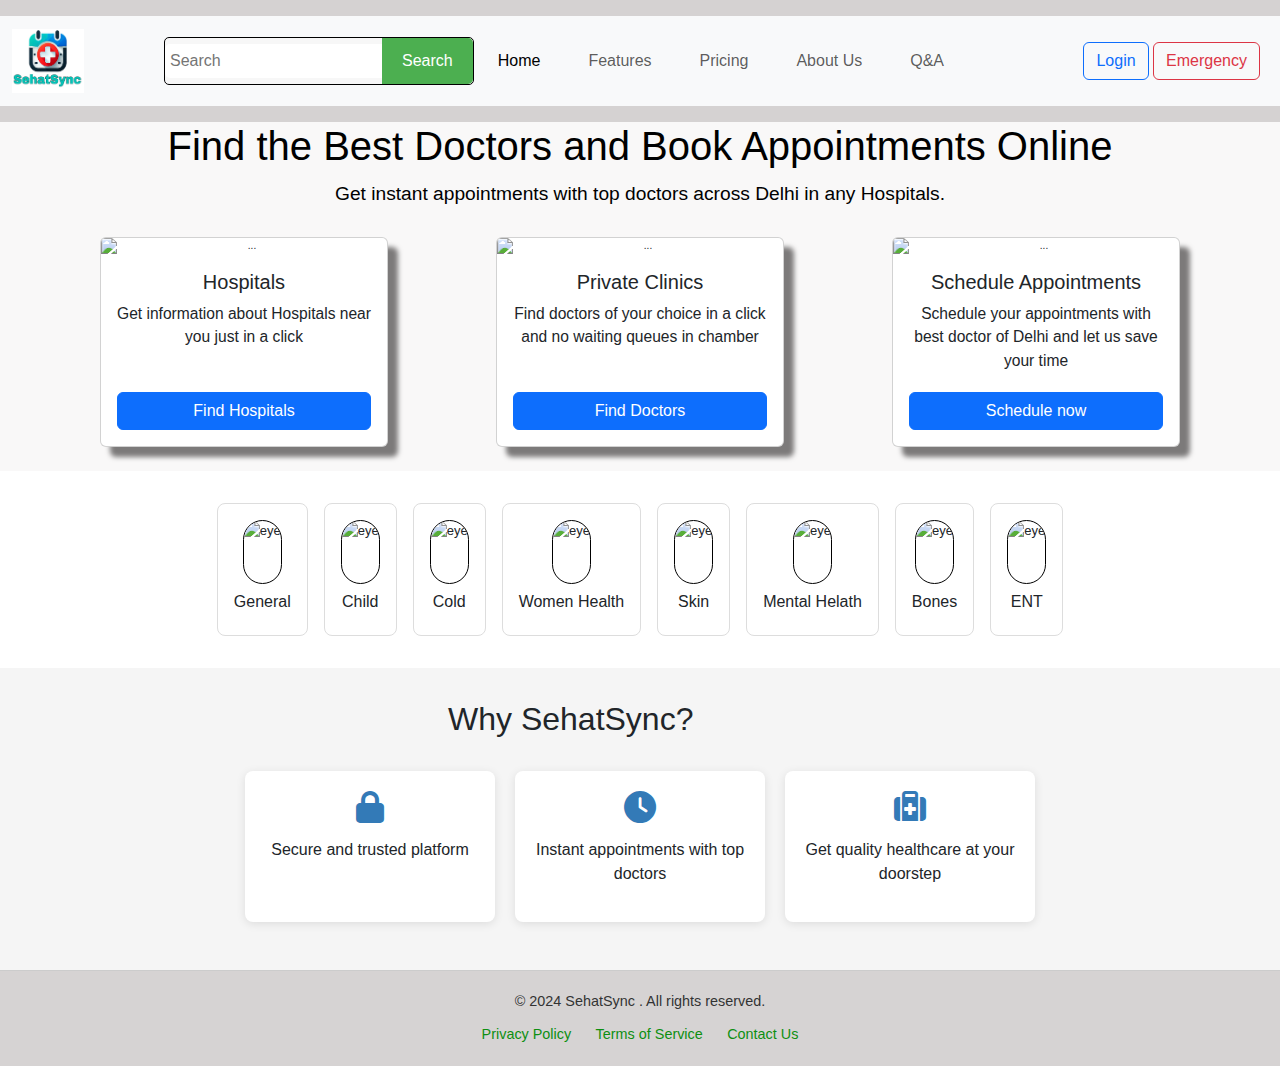
==== index.html @ 6b26d419 "Add files via upload" ====
<!DOCTYPE html>
<html lang="en">
<head>
    <meta charset="UTF-8">
    <meta name="viewport" content="width=device-width, initial-scale=1.0">
    <link rel="icon" href="logo1.png">
    <title>SehatSync | #No 1 appointment scheduling</title>
    <link href="https://cdn.jsdelivr.net/npm/bootstrap@5.3.3/dist/css/bootstrap.min.css" rel="stylesheet" integrity="sha384-QWTKZyjpPEjISv5WaRU9OFeRpok6YctnYmDr5pNlyT2bRjXh0JMhjY6hW+ALEwIH" crossorigin="anonymous">
    <link rel="stylesheet" href="styles.css">
    <link rel="stylesheet" href="https://cdnjs.cloudflare.com/ajax/libs/font-awesome/6.5.0/css/all.min.css">
</head>
<body>
    <header>
      <nav class="navbar navbar-expand-lg bg-body-tertiary">
        <div class="container-fluid">
          <a class="navbar-brand" href="#"><img class="logo" src="logo.jpg" alt=""></a>
          
          <!-- Move the search-bar and button together inside the same container -->
          <div class="search-bar">
            <input type="search" id="search-input" placeholder="Search">
            <button type="button" class="btn btn-success">Search</button>
          </div>
          
          <button class="navbar-toggler" type="button" data-bs-toggle="collapse" data-bs-target="#navbarNav" aria-controls="navbarNav" aria-expanded="false" aria-label="Toggle navigation">
            <span class="navbar-toggler-icon"></span>
          </button>
          <div class="collapse navbar-collapse" id="navbarNav">
            <ul class="navbar-nav">
              <li class="nav-item">
                <a class="nav-link active" aria-current="page" href="#">Home</a>
              </li>
              <li class="nav-item">
                <a class="nav-link" href="#">Features</a>
              </li>
              <li class="nav-item">
                <a class="nav-link" href="#">Pricing</a>
              </li>
              <li class="nav-item">
                <a class="nav-link" href="#">About Us</a>
              </li>
              <li class="nav-item">
                <a class="nav-link" href="#">Q&A</a>
              </li>
            </ul>
          </div>
          <div class="log">
          <button type="button" class="btn btn-outline-primary">Login</button>
          <button type="button" class="btn btn-outline-danger">Emergency</button>
          </div>
          
        </div>
      </nav>
      
    </header>
    <main>
        <section class="hero">
            <h1>Find the Best Doctors and Book Appointments Online</h1>
            <p>Get instant appointments with top doctors across Delhi in any Hospitals.</p>
            <div class="cards">
                <div class="card" style="width: 18rem;">
                    <img src="https://media.istockphoto.com/id/1364075546/photo/empty-corridor-in-modern-hospital-with-information-counter-and-hospital-bed-in-rooms-3d.jpg?s=612x612&w=0&k=20&c=xxFDmIVpH1wJaaiorpvfzec4RRggSb48PDb_dU9bTjo=" class="card-img-top" alt="...">
                    <div class="card-body">
                      <h5 class="card-title">Hospitals</h5>
                      <p class="card-text">Get information about Hospitals near you just in a click</p>
                      <a href="#" class="btn btn-primary">Find Hospitals</a>
                    </div>
                  </div>
                  <div class="card" style="width: 18rem;">
                    <img src="https://static.vecteezy.com/system/resources/previews/000/608/082/original/vector-set-of-doctor-cartoon-characters-medical-staff-team-concept.jpg" class="card-img-top" alt="...">
                    <div class="card-body">
                      <h5 class="card-title">Private Clinics</h5>
                      <p class="card-text">Find doctors of your choice in a click and no waiting queues in chamber</p>
                      <a href="#" class="btn btn-primary">Find Doctors</a>
                    </div>
                  </div>
                  <div class="card" style="width: 18rem;">
                    <img src="https://encrypted-tbn0.gstatic.com/images?q=tbn:ANd9GcQuvmeBOVKsc9TWMyr6IgoMCw1U6ydfisMHoA&s" class="card-img-top" alt="...">
                    <div class="card-body">
                      <h5 class="card-title">Schedule Appointments</h5>
                      <p class="card-text">Schedule your appointments with best doctor of Delhi and let us save your time</p>
                      <a href="#" class="btn btn-primary">Schedule now</a>
                    </div>
                  </div>            
                </div>  
        </section>
        <section class="specailist">
          <div class="box">
            <div class="card1">
              <img class="special_img"src="https://www.asianeyehospital.com/images/Eye%20Care%20Tips.jpg" alt="eye">
            </div>
            <h6>General</h6>
          </div>
          <div class="box">
            <div class="card1">
              <img class="special_img"src="https://www.asianeyehospital.com/images/Eye%20Care%20Tips.jpg" alt="eye">
            </div>
            <h6>Child</h6>
          </div>
          <div class="box">
            <div class="card1">
              <img class="special_img"src="https://www.asianeyehospital.com/images/Eye%20Care%20Tips.jpg" alt="eye">
            </div>
            <h6>Cold</h6>
          </div>
          <div class="box">
            <div class="card1">
              <img class="special_img"src="https://www.asianeyehospital.com/images/Eye%20Care%20Tips.jpg" alt="eye">
            </div>
            <h6>Women Health</h6>
          </div>
          <div class="box">
            <div class="card1">
              <img class="special_img"src="https://www.asianeyehospital.com/images/Eye%20Care%20Tips.jpg" alt="eye">
            </div>
            <h6>Skin</h6>
          </div>
          <div class="box">
            <div class="card1">
              <img class="special_img"src="https://www.asianeyehospital.com/images/Eye%20Care%20Tips.jpg" alt="eye">
            </div>
            <h6>Mental Helath</h6>
          </div>
          <div class="box">
            <div class="card1">
              <img class="special_img"src="https://www.asianeyehospital.com/images/Eye%20Care%20Tips.jpg" alt="eye">
            </div>
            <h6>Bones</h6>
          </div>
          <div class="box">
            <div class="card1">
              <img class="special_img"src="https://www.asianeyehospital.com/images/Eye%20Care%20Tips.jpg" alt="eye">
            </div>
            <h6>ENT</h6>
          </div>
        </section>
        
        <section class="features">
            <div class="Why">
                <h2>Why SehatSync?</h2><br>
            </div>
            
            <ul>
                <li>
                    <i class="fas fa-lock" aria-hidden="true"></i>
                    <p>Secure and trusted platform</p>
                </li>
                <li>
                    <i class="fas fa-clock" aria-hidden="true"></i>
                    <p>Instant appointments with top doctors</p>
                </li>
                <li>
                    <i class="fas fa-medkit" aria-hidden="true"></i>
                    <p>Get quality healthcare at your doorstep</p>
                </li>
            </ul>
        </section>
    </main>
    <footer class="footer">
      <div class="footer-content">
        <p>&copy; 2024 SehatSync . All rights reserved.</p>
        <nav class="footer-nav">
          <a href="#">Privacy Policy</a>
          <a href="#">Terms of Service</a>
          <a href="#">Contact Us</a>
        </nav>
      </div>
    </footer>
    
    <script src="script.js"></script>
    <script src="https://cdn.jsdelivr.net/npm/bootstrap@5.3.3/dist/js/bootstrap.bundle.min.js" integrity="sha384-YvpcrYf0tY3lHB60NNkmXc5s9fDVZLESaAA55NDzOxhy9GkcIdslK1eN7N6jIeHz" crossorigin="anonymous"></script>
</body>
</html>
---- styles.css ----
/* General styles */
.logo{
    height:4rem;
    width: 4.5rem;
}
body {
    font-family: Arial, sans-serif;
    margin: 0;
    padding: 0;
}
.log{
    justify-content: space-between;
    margin: 0.5rem;
}

.search-bar {
    display: flex;
    align-items: center;
    padding-right: 0;
    background-color: #f7f7f7;
    border: 1px solid #ccc;
    border-radius: 5px;
    height: 3rem;
    width: auto;
    border:1px solid black;/* Adjust to fit contents */
  }
  
  .search-bar input[type="search"] {
    flex: 1;
    padding:5px;
    border: none;
    border-radius: 5px 0 0 5px;
    outline: none; /* Remove outline on focus */
  }
  
  .search-bar button {
    background-color: #4CAF50;
    color: #fff;
    border: none;
    padding: 10px 20px;
    border-radius: 0 5px 5px 0;
    cursor: pointer;
    height: 100%;
    margin-right:0; /* Match the height of the input field */
  }
  
  .search-bar button:hover {
    background-color: #539255;
  }
  
  .search-bar i {
    font-size: 18px;
  }
  
header {
    background-color: #d5d2d2;
    color: #fff;
    padding: 1em 0;
    text-align: center;
}

nav ul {
    list-style: none;
    margin: 0;
    padding: 0;
    display: flex;
    justify-content: center;
}

nav li {
    margin:1rem;
}

nav a {
    color: #fff;
    text-decoration: none;
    font-size: 18px;
}
.nav-link:hover{
    border:0.2px dashed rgb(178, 177, 177);
    box-shadow: 5px 5px 5px rgb(144, 141, 141);
}
.navbar-toggler{
    margin-left:1rem;

}
/* Hero section styles */
.hero {
    background-color:rgb(249, 248, 248);
    display:flex;
    flex: wrap;
    flex-direction: column;
    /* justify-content: center; */
    /* align-items: center; */
    color: #000000;
    text-align: center;
}

.hero h1 {
    font-size: 2.5em;
    margin-bottom: 10px;
}

.hero p {
    font-size: 1.2em;
    margin-bottom: 20px;
}

.cards{
    display:flex;
    flex: wrap;
    justify-content:space-evenly;
    height: auto;
    margin-bottom: 1rem;
}
.card{
    margin:0.5rem;
    box-shadow: 10px 10px 5px rgb(124, 122, 122);
    max-width:30%;
    max-height:10%;
    font-size:10px;
}
.card:hover{
    transform: scale(1.1);
    transition: ease-in-out;
}
.card-body {
    display: flex;
    flex-direction: column;
    font-size: small;
  }
  
  .card-body .btn {
    margin-top: auto;
    font-size: medium;
  }
  .specailist{
    display: flex;
    
    justify-content:center;
  }
  .specailist {
    display: flex;
    flex-wrap: wrap;
    gap: 1rem;
}
.specailist{
    margin: 2rem;
}
.box {
    display: flex;
    flex-direction: column;
    align-items: center;
    text-align: center;
    border: 0.5px solid #ddd; /* Optional: add border for better visualization */
    padding: 1rem;
    border-radius: 8px;
    font-size: small;
    justify-content: center;
}
.box:hover{
    transform: scale(1.1);
    transition: ease-in-out;
    box-shadow: 3px 3px 5px rgb(159, 159, 159);
}
.card1 {
    display: flex;
    justify-content: center;
    margin-bottom: 0.5rem; /* Adjust spacing between image and text */
}

.special_img {
    border: 1px solid black;
    border-radius: 50px;
    overflow: hidden;
    width: auto;
    height: 4rem;
    margin: 0;
}

h5 {
    margin: 0;
}

/* .hero button {
    background-color: #337ab7;
    color: #fff;
    border: none;
    padding: 10px 20px;
    font-size: 1em;
    cursor: pointer;
    transition: background-color 0.3s ease;
}

.hero button:hover {
    background-color: #285f8f;
} */

/* Features section styles */
.features {
    padding: 2em 0;
    background-color: #f5f5f5;
    /* display: flex; */
    /* flex-wrap: wrap; */
    justify-content: center;
    gap: 20px;
    width: 100%;
}
.Why{
    margin-left:35%;
}
.features ul {
    list-style: none;
    padding: 0;
    display: flex;
    flex-wrap: wrap;
    justify-content: center;
    gap: 20px;
}

.features li {
    background-color: #fff;
    padding: 20px;
    border-radius: 8px;
    box-shadow: 0 2px 10px rgba(0, 0, 0, 0.1);
    width: 250px;
    text-align: center;
}

.features i {
    font-size: 2em;
    color: #337ab7;
    margin-bottom: 15px;
}

.features p {
    font-size: 1em;
}

/* Responsive styles */
@media (max-width:650px) {
    .search-bar {
        display: flex;
        align-items: center;
        padding-right: 0;
        background-color: #f7f7f7;
        border: 1px solid #ccc;
        border-radius: 5px;
        height: 3rem;
        width: auto;
        border:1px solid black;/* Adjust to fit contents */ /* Reduce the height to make it more compact */
      }
    
      .search-bar input[type="search"] {
        padding: 3px; /* Reduce padding for a smaller input */
        font-size: 0.9rem; /* Adjust font size for better fit */
      }
      .search-bar button {
        background-color: #4CAF50;
        color: #fff;
        border: none;
        padding: 10px 20px;
        border-radius: 0 5px 5px 0;
        cursor: pointer;
        height: 100%;
        margin-right:0; /* Ensure button height matches input height */
      }
      .log{
        margin-left:auto;
      }
    .hero {
        height: auto;
        padding: 50px 20px;
        margin: 1rem;
    }

    .hero h1 {
        font-size: 2em;
        padding: 1rem;
        margin: 3rem;
    }

    .hero p {
        font-size: 1em;
    }

    .features li {
        width: 100%;
    }
    .cards{
        display:flex;
        justify-items:center ;
        margin-left:0;
    }
    .card{
        min-width:30%;
        min-height:10%;
        font-size:10px;
    }
}
@media (max-width: 470px) {
    .cards {
        display: block;
        justify-items: center;
    }
    .card{
        min-width:100%;
        min-height:10%;
        font-size:10px;
        margin-bottom: 2rem;
    }
    .search-bar {
        height: 3rem;
        width: 80%; /* Use full width for better usability */
        padding: 5px; /* Reduce padding for a more compact design */
    }
    .search-bar input[type="search"] {
        padding: 5px; /* Reduce padding to fit better on small screens */
        font-size: 0.9rem; /* Adjust font size for better readability */
    }
    .search-bar button {
        height: 2.5rem;
        width: 20%;
        padding: 0; /* Remove padding to fit the button size */
        font-size: 0.9rem; /* Adjust font size for better button content fit */
    }
}

.footer {
    background-color: #d6d3d3; /* Match the background color of the search bar */
    border-top: 1px solid #ccc; /* Match the border style of the search bar */
    padding: 20px 10px;
    text-align: center;
    width: 100%;
  }
  
  .footer-content {
    max-width: 1200px;
    margin: 0 auto;
  }
  
  .footer p {
    margin: 0;
    color: #333; /* Darker color for better readability */
    font-size: 0.9rem; /* Slightly smaller font size for footer text */
  }
  
  .footer-nav {
    margin-top: 10px;
  }
  
  .footer-nav a {
    color: #0d8f11; /* Match button color */
    text-decoration: none;
    margin: 0 10px;
    font-size: 0.9rem;
  }
  
  .footer-nav a:hover {
    text-decoration: underline;
    color: #0d8f11; /* Match hover color of button */
  }
  
  /* Responsive footer for smaller screens */
  @media (max-width: 470px) {
    .footer {
      padding: 15px 5px;
    }
  
    .footer-nav {
      display: flex;
      flex-direction: column;
      align-items: center;
      gap: 5px;
    }
    
    .footer-nav a {
      margin: 5px 0;
    }
  }
  .navbar-brand{
    margin-right:5rem;
}
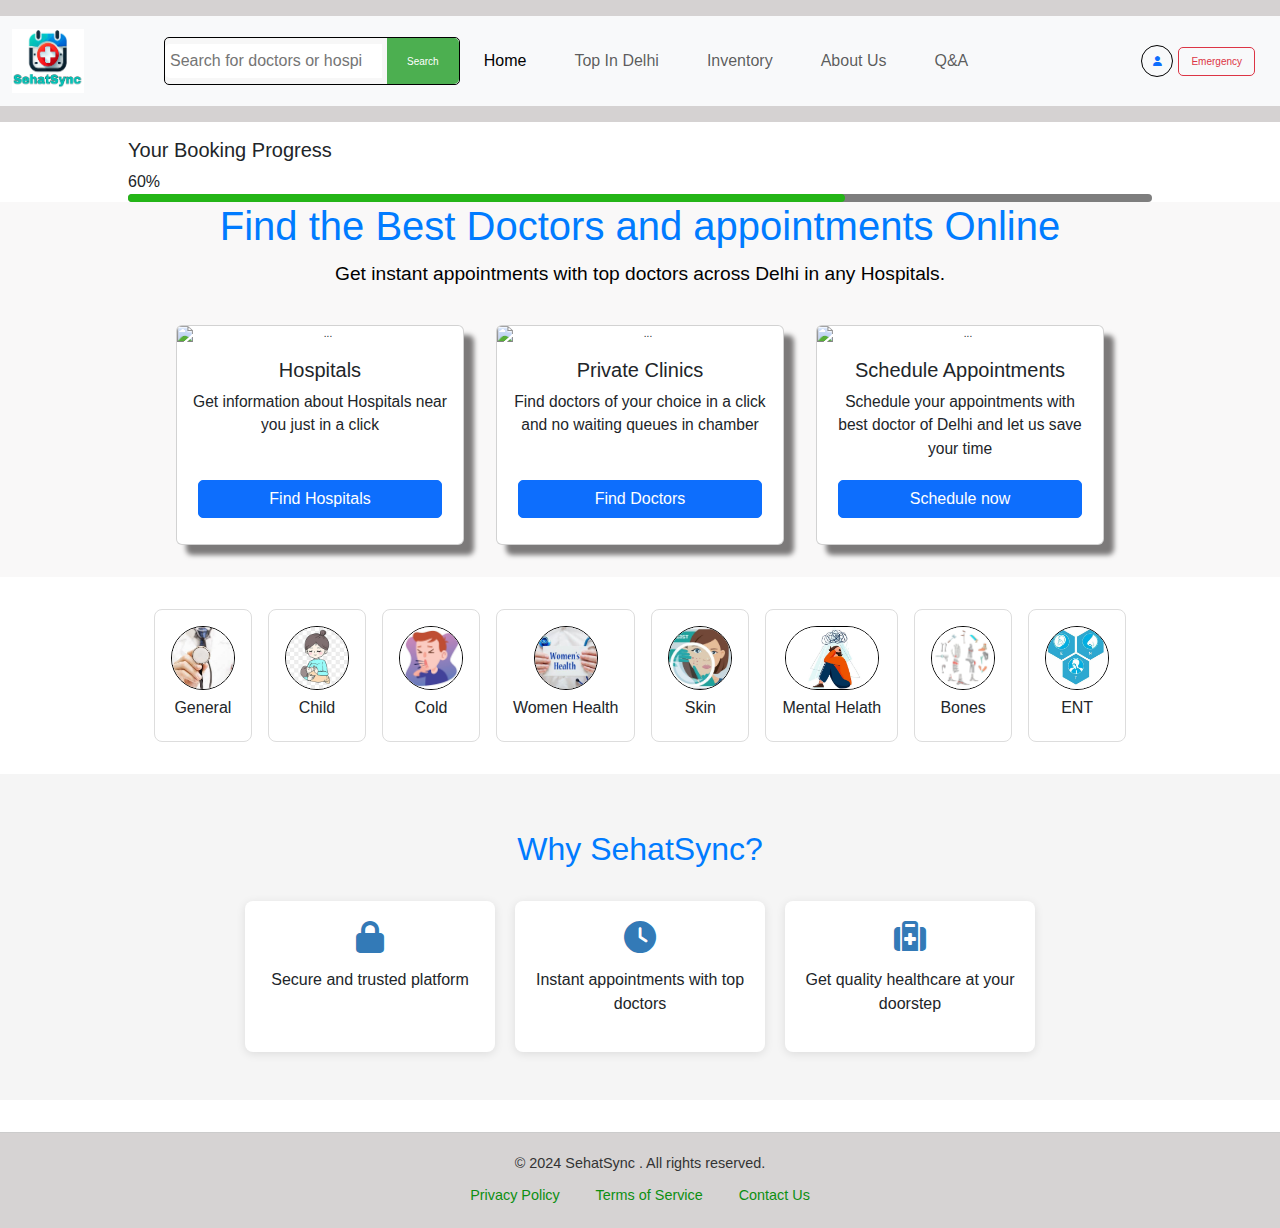
==== commit 6daedcd2: "Add files via upload" ====
--- a/index.html
+++ b/index.html
@@ -5,20 +5,20 @@
     <meta name="viewport" content="width=device-width, initial-scale=1.0">
     <link rel="icon" href="logo1.png">
     <title>SehatSync | #No 1 appointment scheduling</title>
+    <link rel="stylesheet" href="https://cdnjs.cloudflare.com/ajax/libs/font-awesome/6.5.0/css/all.min.css">
     <link href="https://cdn.jsdelivr.net/npm/bootstrap@5.3.3/dist/css/bootstrap.min.css" rel="stylesheet" integrity="sha384-QWTKZyjpPEjISv5WaRU9OFeRpok6YctnYmDr5pNlyT2bRjXh0JMhjY6hW+ALEwIH" crossorigin="anonymous">
     <link rel="stylesheet" href="styles.css">
-    <link rel="stylesheet" href="https://cdnjs.cloudflare.com/ajax/libs/font-awesome/6.5.0/css/all.min.css">
-</head>
+  </head>
 <body>
     <header>
       <nav class="navbar navbar-expand-lg bg-body-tertiary">
         <div class="container-fluid">
-          <a class="navbar-brand" href="#"><img class="logo" src="logo.jpg" alt=""></a>
+          <a class="navbar-brand" href="index.html"><img class="logo" src="logo.jpg" alt=""></a>
           
           <!-- Move the search-bar and button together inside the same container -->
           <div class="search-bar">
-            <input type="search" id="search-input" placeholder="Search">
-            <button type="button" class="btn btn-success">Search</button>
+            <input type="search" id="search-input" placeholder="Search for doctors or hospitals">
+            <button type="button" class="btn btn-success" onclick="filterResults()">Search</button>
           </div>
           
           <button class="navbar-toggler" type="button" data-bs-toggle="collapse" data-bs-target="#navbarNav" aria-controls="navbarNav" aria-expanded="false" aria-label="Toggle navigation">
@@ -27,34 +27,45 @@
           <div class="collapse navbar-collapse" id="navbarNav">
             <ul class="navbar-nav">
               <li class="nav-item">
-                <a class="nav-link active" aria-current="page" href="#">Home</a>
+                <button class="nav-link active" aria-current="page" onclick="open_home()" >Home</button>
               </li>
               <li class="nav-item">
-                <a class="nav-link" href="#">Features</a>
+                <button class="nav-link" onclick="open_top()">Top In Delhi</button>
               </li>
               <li class="nav-item">
-                <a class="nav-link" href="#">Pricing</a>
+                <button class="nav-link" onclick="open_inventory()">Inventory</button> 
               </li>
               <li class="nav-item">
-                <a class="nav-link" href="#">About Us</a>
+                <button class="nav-link" onclick="open_about()">About Us</button> 
               </li>
               <li class="nav-item">
-                <a class="nav-link" href="#">Q&A</a>
+               <button class="nav-link" onclick="open_QNA()">Q&A</button>
               </li>
             </ul>
           </div>
           <div class="log">
-          <button type="button" class="btn btn-outline-primary">Login</button>
-          <button type="button" class="btn btn-outline-danger">Emergency</button>
+          <button type="button" class="btn btn-outline-primary login_butt" onclick="open_login()" >Login</button>
+          <button type="button" class="btn btn-outline-primary profile" id="profile-btn" onclick="open_profile()"><i class="fa-solid fa-user"></i></button>
+          <button type="button" class="btn btn-outline-danger" onclick="emergency()">Emergency</button>
           </div>
           
         </div>
       </nav>
       
     </header>
-    <main>
+    
+    <main class="main">
+        <section class="user-data">
+            <div class="title-wrapper">
+              <h5 class="h5">Your Booking Progress</h5>
+              <data value="60">60%</data>
+            </div>
+            <div class="skill-progress-bg">
+              <div class="skill-progress-fill" style="width: 70%;"></div>
+            </div>
+        </section>
         <section class="hero">
-            <h1>Find the Best Doctors and Book Appointments Online</h1>
+            <h1>Find the Best Doctors and appointments Online</h1>
             <p>Get instant appointments with top doctors across Delhi in any Hospitals.</p>
             <div class="cards">
                 <div class="card" style="width: 18rem;">
@@ -62,7 +73,7 @@
                     <div class="card-body">
                       <h5 class="card-title">Hospitals</h5>
                       <p class="card-text">Get information about Hospitals near you just in a click</p>
-                      <a href="#" class="btn btn-primary">Find Hospitals</a>
+                      <button class="btn btn-primary" onclick="open_top()">Find Hospitals</button>
                     </div>
                   </div>
                   <div class="card" style="width: 18rem;">
@@ -70,7 +81,7 @@
                     <div class="card-body">
                       <h5 class="card-title">Private Clinics</h5>
                       <p class="card-text">Find doctors of your choice in a click and no waiting queues in chamber</p>
-                      <a href="#" class="btn btn-primary">Find Doctors</a>
+                      <button class="btn btn-primary"onclick="open_doc()" >Find Doctors</button> 
                     </div>
                   </div>
                   <div class="card" style="width: 18rem;">
@@ -78,7 +89,7 @@
                     <div class="card-body">
                       <h5 class="card-title">Schedule Appointments</h5>
                       <p class="card-text">Schedule your appointments with best doctor of Delhi and let us save your time</p>
-                      <a href="#" class="btn btn-primary">Schedule now</a>
+                      <button class="btn btn-primary" onclick="open_schedule()" >Schedule now</button>
                     </div>
                   </div>            
                 </div>  
@@ -86,49 +97,49 @@
         <section class="specailist">
           <div class="box">
             <div class="card1">
-              <img class="special_img"src="https://www.asianeyehospital.com/images/Eye%20Care%20Tips.jpg" alt="eye">
+              <img class="special_img" src="general.jpeg" alt="eye">
             </div>
             <h6>General</h6>
           </div>
           <div class="box">
             <div class="card1">
-              <img class="special_img"src="https://www.asianeyehospital.com/images/Eye%20Care%20Tips.jpg" alt="eye">
+              <img class="special_img" src="child.jpg" alt="eye">
             </div>
             <h6>Child</h6>
           </div>
           <div class="box">
             <div class="card1">
-              <img class="special_img"src="https://www.asianeyehospital.com/images/Eye%20Care%20Tips.jpg" alt="eye">
+              <img class="special_img" src="cold.jpg" alt="eye">
             </div>
             <h6>Cold</h6>
           </div>
           <div class="box">
             <div class="card1">
-              <img class="special_img"src="https://www.asianeyehospital.com/images/Eye%20Care%20Tips.jpg" alt="eye">
+              <img class="special_img" src="WOMENS HEALTH.jpg" alt="eye">
             </div>
             <h6>Women Health</h6>
           </div>
           <div class="box">
             <div class="card1">
-              <img class="special_img"src="https://www.asianeyehospital.com/images/Eye%20Care%20Tips.jpg" alt="eye">
+              <img class="special_img" src="SKIN.jpg" alt="eye">
             </div>
             <h6>Skin</h6>
           </div>
           <div class="box">
             <div class="card1">
-              <img class="special_img"src="https://www.asianeyehospital.com/images/Eye%20Care%20Tips.jpg" alt="eye">
+              <img class="special_img" src="mental.jpg" alt="eye">
             </div>
             <h6>Mental Helath</h6>
           </div>
           <div class="box">
             <div class="card1">
-              <img class="special_img"src="https://www.asianeyehospital.com/images/Eye%20Care%20Tips.jpg" alt="eye">
+              <img class="special_img" src="BONES.jpg" alt="eye">
             </div>
             <h6>Bones</h6>
           </div>
           <div class="box">
             <div class="card1">
-              <img class="special_img"src="https://www.asianeyehospital.com/images/Eye%20Care%20Tips.jpg" alt="eye">
+              <img class="special_img" src="ENT.jpg" alt="eye">
             </div>
             <h6>ENT</h6>
           </div>
@@ -155,18 +166,631 @@
             </ul>
         </section>
     </main>
+    <section class="it-emergency">
+      <h1 class="emergency-heading">Emergency Section</h1>
+      <button id="getLocation" class="btn primary-btn">Find Nearby Hospitals</button>
+      <div id="hospital-list" class="hospital-list" style="display: none;">
+          <h2>Nearby Hospitals</h2>
+          <form id="hospitalForm">
+              <ul id="hospitals" class="hospital-list-items"></ul>
+              <button type="submit" id="submitButton" class="btn secondary-btn" style="display: none;">Submit</button>
+              <button type="button" id="bookAmbulanceButton" class="btn danger-btn" style="display: none;">Book Ambulance</button>
+          </form>
+      </div>
+  </section>
+    <section class="user_profile">
+          <!-- User Profile Section -->
+          <div class="profile-container">
+          <!-- Profile Picture and Basic Info -->
+          <div class="profile-header">
+            <img src="logo1.png" alt="User Profile Picture" class="profile-picture">
+            <div class="user-info">
+              <h2 class="user-name">Avijit Nandi</h2>
+              <p class="user-id"><strong>ID:</strong> 123456789</p>
+              <p class="user-address"><strong>Address:</strong> 123 Main St, Delhi, India</p>
+            </div>
+          </div>
+
+          <!-- Bookings Section -->
+          <div class="profile-section">
+            <h3 class="section-title">Bookings</h3>
+            <ul class="bookings-list">
+              <li>Booking #001 - Date: 2024-09-01 - Doctor: Dr. Ramesh Gupta</li>
+              <li>Booking #002 - Date: 2024-09-15 - Doctor: Dr. Neha Verma</li>
+              <!-- Add more bookings as needed -->
+            </ul>
+          </div>
+
+          <!-- Payment History Section -->
+          <div class="profile-section">
+            <h3 class="section-title">Payment History</h3>
+            <ul class="payments-list">
+              <li>Payment #001 - Amount: 1150 - Date: 2024-09-01</li>
+              <li>Payment #002 - Amount: 720 - Date: 2024-09-15</li>
+              <!-- Add more payments as needed -->
+            </ul>
+          </div>
+        </div>
+    </section>
+    <section class="scheduling">
+      <div class="form-container">
+        <h1 class="form-title">Patient Registration Form</h1>
+        <h6>If you are 1st time consulting the doctor keep the date doctor name and prescription section empty</h6>
+        
+        <form action="submit_form.php" method="post" class="registration-form">
+          <!-- Patient Information Section -->
+          <div class="form-group">
+            <label for="patient-name">Full Name:</label>
+            <input type="text" id="patient-name" name="patient-name" required>
+          </div>
+          <div class="form-group">
+            <label for="age">Age:</label>
+            <input type="number" id="age" name="age" required>
+          </div>
+          <div class="form-group">
+            <label for="email">Email:</label>
+            <input type="email" id="email" name="email" required>
+          </div>
+    
+          <div class="form-group">
+            <label for="phone">Phone Number:</label>
+            <input type="tel" id="phone" name="phone" required>
+          </div>
+    
+          <div class="form-group">
+            <label for="dob">Date of Birth:</label>
+            <input type="date" id="dob" name="dob" required>
+          </div>
+    
+          <div class="form-group">
+            <label for="gender">Gender:</label>
+            <select id="gender" name="gender" required>
+              <option value="male">Male</option>
+              <option value="female">Female</option>
+              <option value="other">Other</option>
+            </select>
+          </div>
+    
+          <!-- Appointment Details Section -->
+          <div class="form-group">
+            <label for="doctor">Avalible Doctors:</label>
+            <select id="doctor" name="doctor" required>
+              <option value="dr_smith">Dr. John Smith - Cardiologist</option>
+              <option value="dr_jones">Dr. Emily Jones - Neurologist</option>
+              <option value="dr_williams">Dr. Michael Williams - General Physician</option>
+              <option value="dr_williams">No Idea</option>
+            </select>
+          </div>
+    
+          <div class="form-group">
+            <label for="appointment-date">Preferred Appointment Date:</label>
+            <input type="date" id="appointment-date" name="appointment-date" required>
+          </div>
+          <div class="form-group">
+            <label for="prescription">Previous prescription:</label>
+            <input type="file" id="prescription" name="prescription">
+          </div>
+          <div class="form-group">
+            <label for="time-slot">Avalible Time Slot:</label>
+            <select id="time-slot" name="time-slot" required>
+              <option value="morning">Morning (9 AM - 12 PM)</option>
+              <option value="afternoon">Afternoon (1 PM - 4 PM)</option>
+              <option value="evening">Evening (5 PM - 8 PM)</option>
+            </select>
+          </div>
+    
+          <div class="form-group">
+            <label for="message">Additional Notes:</label>
+            <textarea id="message" name="message" rows="4" placeholder="Any specific concerns or symptoms?"></textarea>
+          </div>
+    
+          <!-- Submit Button -->
+          <button type="submit" class="submit-button">Submit</button>
+        </form>
+      </div>
+    </section>
+    <section class="doc">
+      <div class="doctors-container">
+        <h1 class="page-title">Best Doctors in Delhi</h1>
+    
+        <!-- Doctor Cards -->
+        <div class="doctor-card">
+          <h2 class="doctor-name">Dr. Ramesh Gupta</h2>
+          <p class="doctor-specialty">Cardiologist</p>
+          <p class="doctor-hospital">All India Institute of Medical Sciences (AIIMS)</p>
+          <p class="doctor-description">Dr. Ramesh Gupta is a renowned cardiologist with over 20 years of experience. He specializes in treating complex heart conditions and has a high success rate in cardiac surgeries.</p>
+          <a href="https://www.aiims.edu" class="doctor-link">Visit Hospital Website</a>
+          <button class="hospital-link" onclick="open_schedule('Dr. Ramesh Gupta')">appointment</button>
+        </div>
+    
+        <div class="doctor-card">
+          <h2 class="doctor-name">Dr. Neha Verma</h2>
+          <p class="doctor-specialty">Neurologist</p>
+          <p class="doctor-hospital">Fortis Escorts Heart Institute</p>
+          <p class="doctor-description">Dr. Neha Verma is a leading neurologist known for her expertise in treating neurological disorders, including stroke, epilepsy, and Parkinson's disease. She is currently associated with Fortis Escorts Heart Institute.</p>
+          <a href="https://www.fortisescorts.in" class="doctor-link">Visit Hospital Website</a>
+          <button class="hospital-link" onclick="open_schedule('Dr. Neha Verma')">appointment</button>
+        </div>
+    
+        <div class="doctor-card">
+          <h2 class="doctor-name">Dr. Aisha Khan</h2>
+          <p class="doctor-specialty">Orthopedic Surgeon</p>
+          <p class="doctor-hospital">Apollo Hospital</p>
+          <p class="doctor-description">With a specialization in joint replacement surgeries, Dr. Aisha Khan is one of Delhi's top orthopedic surgeons. She is known for her innovative approach to treating musculoskeletal issues.</p>
+          <a href="https://www.apollohospitals.com" class="doctor-link">Visit Hospital Website</a>
+          <button class="hospital-link" onclick="open_schedule('Dr. Aisha Khan')">appointment</button>
+        </div>
+    
+        <div class="doctor-card">
+          <h2 class="doctor-name">Dr. Vikram Sharma</h2>
+          <p class="doctor-specialty">Oncologist</p>
+          <p class="doctor-hospital">Max Super Speciality Hospital</p>
+          <p class="doctor-description">Dr. Vikram Sharma is a highly regarded oncologist with extensive experience in treating various types of cancers. He is affiliated with Max Super Speciality Hospital, where he leads the oncology department.</p>
+          <a href="https://www.maxhealthcare.in" class="doctor-link">Visit Hospital Website</a>
+          <button class="hospital-link" onclick="open_schedule('Dr. Vikram Sharma')">appointment</button>
+        </div>
+    
+        <div class="doctor-card">
+          <h2 class="doctor-name">Dr. Priya Singh</h2>
+          <p class="doctor-specialty">Pediatrician</p>
+          <p class="doctor-hospital">Sir Ganga Ram Hospital</p>
+          <p class="doctor-description">Dr. Priya Singh is a top pediatrician in Delhi, known for her expertise in pediatric care and child development. She currently practices at Sir Ganga Ram Hospital.</p>
+          <a href="https://www.sgrh.com" class="doctor-link">Visit Hospital Website</a>
+          <button class="hospital-link" onclick="open_schedule('Dr. Priya Singh')">appointment</button>
+        </div>
+    
+        <div class="doctor-card">
+          <h2 class="doctor-name">Dr. Rahul Mehra</h2>
+          <p class="doctor-specialty">Gastroenterologist</p>
+          <p class="doctor-hospital">Indraprastha Apollo Hospital</p>
+          <p class="doctor-description">Specializing in digestive disorders, Dr. Rahul Mehra is a leading gastroenterologist at Indraprastha Apollo Hospital. He is known for his patient-centered approach and expertise in endoscopy.</p>
+          <a href="https://delhi.apollohospitals.com" class="doctor-link">Visit Hospital Website</a>
+          <button class="hospital-link" onclick="open_schedule('Dr. Rahul Mehra')">appointment</button>
+        </div>
+    
+        <div class="doctor-card">
+          <h2 class="doctor-name">Dr. Sunita Mishra</h2>
+          <p class="doctor-specialty">Dermatologist</p>
+          <p class="doctor-hospital">BLK Super Speciality Hospital</p>
+          <p class="doctor-description">Dr. Sunita Mishra is a highly skilled dermatologist specializing in cosmetic dermatology and skin treatments. She is currently affiliated with BLK Super Speciality Hospital.</p>
+          <a href="https://www.blkhospital.com" class="doctor-link">Visit Hospital Website</a>
+          <button class="hospital-link" onclick="open_schedule('Dr. Sunita Mishra')">appointment</button>
+        </div>
+    
+        <div class="doctor-card">
+          <h2 class="doctor-name">Dr. Amit Sood</h2>
+          <p class="doctor-specialty">ENT Specialist</p>
+          <p class="doctor-hospital">Artemis Hospital</p>
+          <p class="doctor-description">Dr. Amit Sood is a leading ENT specialist in Delhi, known for his expertise in treating ear, nose, and throat disorders. He is part of the Artemis Hospital team.</p>
+          <a href="https://www.artemishospitals.com" class="doctor-link">Visit Hospital Website</a>
+          <button class="hospital-link" onclick="open_schedule('Dr. Amit Sood')">appointment</button>
+        </div>
+    
+        <div class="doctor-card">
+          <h2 class="doctor-name">Dr. Rekha Kapoor</h2>
+          <p class="doctor-specialty">Gynecologist</p>
+          <p class="doctor-hospital">Medanta - The Medicity</p>
+          <p class="doctor-description">Dr. Rekha Kapoor is a renowned gynecologist with extensive experience in women's health and maternity care. She practices at Medanta - The Medicity in Delhi.</p>
+          <a href="https://www.medanta.org" class="doctor-link">Visit Hospital Website</a>
+          <button class="hospital-link" onclick="open_schedule('Dr. Rekha Kapoor')">appointment</button>
+        </div>
+    
+        <div class="doctor-card">
+          <h2 class="doctor-name">Dr. Anil Kumar</h2>
+          <p class="doctor-specialty">Pulmonologist</p>
+          <p class="doctor-hospital">Manipal Hospitals</p>
+          <p class="doctor-description">Dr. Anil Kumar is a top pulmonologist known for his expertise in treating respiratory conditions. He is currently associated with Manipal Hospitals in Delhi.</p>
+          <a href="https://www.manipalhospitals.com" class="doctor-link">Visit Hospital Website</a>
+          <button class="hospital-link" onclick="open_schedule('Dr. Anil Kumar')">appointment</button>
+        </div>
+    
+      </div>
+    </section>
+    <section class="top">
+      <div class="hospital-card">
+        <h2 class="hospital-name">All India Institute of Medical Sciences (AIIMS)</h2>
+        <p class="hospital-description">AIIMS is known for its advanced medical care and research facilities. It offers a wide range of specialties and super specialties, including cardiology, neurology, and oncology.</p>
+        <div class="top_div">
+          <a href="https://www.aiims.edu" class="hospital-link">Visit Website</a>
+          <button class="hospital-link">appointment</button>
+          <button class="hospital-link">Call now</button>
+        </div>
+        
+      </div>
+      
+      <div class="hospital-card">
+        <h2 class="hospital-name">Fortis Escorts Heart Institute</h2>
+        <p class="hospital-description">Fortis Escorts is a leading center for cardiac care in India, known for its state-of-the-art facilities and a team of highly skilled cardiologists.</p>
+        <div class="top_div">
+          <a href="https://www.fortisescorts.in" class="hospital-link">Visit Website</a>
+          <button class="hospital-link">appointment</button>
+          <button class="hospital-link">Call now</button>
+        </div>
+      </div>
+      
+      <div class="hospital-card">
+        <h2 class="hospital-name">Apollo Hospital</h2>
+        <p class="hospital-description">Apollo Hospital offers comprehensive healthcare services across multiple specialties. It is known for its cutting-edge technology and excellent patient care.</p>
+        <div class="top_div">
+          <a href="https://www.apollohospitals.com" class="hospital-link">Visit Website</a>
+          <button class="hospital-link">appointment</button>
+          <button class="hospital-link">Call now</button>
+                </div>
+      </div>
+      
+      <div class="hospital-card">
+        <h2 class="hospital-name">Max Super Speciality Hospital</h2>
+        <p class="hospital-description">Max Super Speciality Hospital is a premier healthcare provider in Delhi, offering services in oncology, cardiology, neurology, and other specialties.</p>
+        <div class="top_div">
+          <a href="https://www.maxhealthcare.in" class="hospital-link">Visit Website</a>
+          <button class="hospital-link">appointment</button>
+          <button class="hospital-link">Call now</button>
+                </div>
+      </div>
+      
+      <div class="hospital-card">
+        <h2 class="hospital-name">Sir Ganga Ram Hospital</h2>
+        <p class="hospital-description">Sir Ganga Ram Hospital is a multi-specialty hospital in Delhi, known for its world-class healthcare services and advanced treatment options.</p>
+        <div class="top_div">
+          <a href="https://www.sgrh.com" class="hospital-link">Visit Website</a>
+          <button class="hospital-link">appointment</button>
+          <button class="hospital-link">Call now</button>
+                </div>
+      </div>
+      
+      <div class="hospital-card">
+        <h2 class="hospital-name">Indraprastha Apollo Hospital</h2>
+        <p class="hospital-description">Indraprastha Apollo Hospital is a renowned hospital in Delhi, offering comprehensive healthcare services and known for its quality care and advanced technology.</p>
+        <div class="top_div">
+          <a href="https://delhi.apollohospitals.com" class="hospital-link">Visit Website</a>
+          <button class="hospital-link">appointment</button>
+          <button class="hospital-link">Call now</button>
+                </div>
+      </div>
+      
+      <div class="hospital-card">
+        <h2 class="hospital-name">BLK Super Speciality Hospital</h2>
+        <p class="hospital-description">BLK Super Speciality Hospital offers specialized treatment in oncology, cardiology, and neurology, with a focus on providing quality healthcare services.</p>
+        <div class="top_div">
+          <a href="https://www.blkhospital.com" class="hospital-link">Visit Website</a>
+          <button class="hospital-link">appointment</button>
+          <button class="hospital-link">Call now</button>
+                </div>
+      </div>
+      
+      <div class="hospital-card">
+        <h2 class="hospital-name">Artemis Hospital</h2>
+        <p class="hospital-description">Artemis Hospital is a leading hospital in Delhi, known for its patient-centric approach and services in multiple specialties, including orthopedics and oncology.</p>
+        <div class="top_div">
+          <a href="https://www.artemishospitals.com" class="hospital-link">Visit Website</a>
+          <button class="hospital-link">appointment</button>
+          <button class="hospital-link">Call now</button>
+                </div>
+      </div>
+      
+      <div class="hospital-card">
+        <h2 class="hospital-name">Medanta - The Medicity</h2>
+        <p class="hospital-description">Medanta is one of the largest multi-specialty hospitals in Delhi, offering comprehensive services in neurology, cardiology, orthopedics, and more.</p>
+        <div class="top_div">
+          <a href="https://www.medanta.org" class="hospital-link">Visit Website</a>
+          <button class="hospital-link">appointment</button>
+          <button class="hospital-link">Call now</button>
+                </div>
+      </div>
+      
+      <div class="hospital-card">
+        <h2 class="hospital-name">Manipal Hospitals</h2>
+        <p class="hospital-description">Manipal Hospitals in Delhi is a well-known healthcare provider offering a range of medical services with a focus on patient care and advanced medical technology.</p>
+        <div class="top_div">
+          <a href="https://www.manipalhospitals.com" class="hospital-link">Visit Website</a>
+          <button class="hospital-link">appointment</button>
+          <button class="hospital-link">Call now</button>
+                </div>
+      </div>
+      
+      <div class="gcse-search"></div>
+    </section>
+    <section class="Inventory">
+      <div class="inventory_form">
+        <form  action="#">
+          <input class="inventory_bar" type="text" placeholder="hospital name"><button type="submit" class="btn btn-success" onclick="op_submit()">Submit</button>
+        </form>
+      </div>
+      <div class="inventory-data">
+        <h2>Hospital_Name</h2>
+        <ul class="skills-list content-card">
+          <li class="skills-item">
+            <div class="title-wrapper">
+              <h5 class="h5">Adhesive Plaster 7.5 X 10 mtr</h5>
+              <data value="392">39%</data>
+            </div>
+            <div class="skill-progress-bg">
+              <div class="skill-progress-fill" style="width: 39%;"></div>
+            </div>
+          </li>
+        
+          <li class="skills-item">
+            <div class="title-wrapper">
+              <h5 class="h5">Adhesive Plaster 5 X 05 mtr</h5>
+              <data value="1718">17%</data>
+            </div>
+            <div class="skill-progress-bg">
+              <div class="skill-progress-fill" style="width: 17%;"></div>
+            </div>
+          </li>
+        
+          <li class="skills-item">
+            <div class="title-wrapper">
+              <h5 class="h5">Abdominal swab 30cm X 30cm</h5>
+              <data value="22740">22%</data>
+            </div>
+            <div class="skill-progress-bg">
+              <div class="skill-progress-fill" style="width: 22%;"></div>
+            </div>
+          </li>
+        
+          <li class="skills-item">
+            <div class="title-wrapper">
+              <h5 class="h5">Abdominal gelatin sponge size 70 x 50 x 10mm</h5>
+              <data value="140">14%</data>
+            </div>
+            <div class="skill-progress-bg">
+              <div class="skill-progress-fill" style="width: 14%;"></div>
+            </div>
+          </li>
+        
+          <li class="skills-item">
+            <div class="title-wrapper">
+              <h5 class="h5">Abdominal gelatin anal size 30 x 80mm</h5>
+              <data value="20">20%</data>
+            </div>
+            <div class="skill-progress-bg">
+              <div class="skill-progress-fill" style="width: 20%;"></div>
+            </div>
+          </li>
+        
+          <!-- Continue with the rest of the items -->
+        </ul>
+        
+
+        <h6>updated <span>...</span> sec ago</h6>
+      </div>
+    </section>
+    <section class="About">
+      <div class="container">
+        <h1>About Us</h1>
+        <p>Welcome to SehatSync! We are a dedicated team of professionals committed to improving healthcare accessibility and efficiency through our platform. Meet the talented individuals behind SehatSync who make it all possible:</p>
+        <div class="team-member">
+          <img src="member4.jpg" alt="Member 4">
+          <div>
+              <h3>Sanjiv Mishra</h3>
+              <p><strong></strong></p>
+              <p></p>
+          </div>
+      </div>
+      
+      <div class="team-member">
+          <img src="profile.jpg" alt="Member 5">
+          <div>
+              <h3>Sahil Bera</h3>
+              <p><strong></strong></p>
+              <p></p>
+          </div>
+      </div>
+      
+      <div class="team-member">
+          <img src="member6.jpg" alt="Member 6">
+          <div>
+              <h3>Ayush Dutta</h3>
+              <p><strong></strong></p>
+              <p></p>
+          </div>
+      </div>
+
+        <div class="team-member">
+            <img src="us1.jpg" alt="Member 1">
+            <div>
+                <h3>Bhawna Jain</h3>
+                <p><strong></strong></p>
+                <p></p>
+            </div>
+        </div>
+        
+        <div class="team-member">
+            <img src="member2.jpg" alt="Member 2">
+            <div>
+                <h3>Barsha Singh</h3>
+                <p><strong></strong></p>
+                <p></p>
+            </div>
+        </div>
+        
+        <div class="team-member">
+            <img src="member3.jpg" alt="Member 3">
+            <div>
+                <h3>Rimmy Gupta</h3>
+                <p><strong></strong></p>
+                <p></p>
+            </div>
+        </div>
+        
+        
+    </section>
+    <section class="QNA">
+       <h1>Frequently Asked Questions (FAQs)</h1>
+        
+        <h2>1. How do I book an appointment with a doctor on SehatSync?</h2>
+        <p>To book an appointment with a doctor, visit the SehatSync homepage and use the search bar to find doctors by specialty or location. Select a doctor, choose a convenient time slot, and fill in your personal details. Confirm your appointment and you’ll receive a confirmation email or SMS with the appointment details.</p>
+        
+        <h2>2. Can I book an appointment with a hospital through SehatSync?</h2>
+        <p>Yes, SehatSync allows you to appointments with hospitals. You can search for hospitals by location and specialty. Once you find a hospital that meets your needs, select the required service, choose an available time slot, and complete the booking process.</p>
+        
+        <h2>3. How can I book an emergency bed in Delhi?</h2>
+        <p>To book an emergency bed, use the "Emergency Services" section on our website. Enter your location and the type of emergency care needed. SehatSync will display available hospitals with emergency beds. Choose the best option and follow the instructions to secure a bed.</p>
+        
+        <h2>4. What should I do if I need to reschedule or cancel my appointment?</h2>
+        <p>To reschedule or cancel your appointment, log in to your SehatSync account and go to the "My Appointments" section. Select the appointment you wish to modify and follow the prompts to reschedule or cancel. Please note that some cancellations may be subject to fees or policies set by the healthcare provider.</p>
+        
+        <h2>5. Are there any additional fees for using SehatSync?</h2>
+        <p>SehatSync does not charge additional fees for booking appointments. However, standard consultation fees or hospital charges apply as per the healthcare provider’s policies. Any charges will be communicated during the booking process.</p>
+        
+        <h2>6. How can I verify the credentials of a doctor or hospital on SehatSync?</h2>
+        <p>Each doctor and hospital listed on SehatSync has a detailed profile including their credentials, qualifications, and reviews from other patients. You can review this information before making a booking. For additional verification, you can also contact the healthcare provider directly.</p>
+        
+        <h2>7. Is my personal information safe with SehatSync?</h2>
+        <p>Yes, your personal information is secure with SehatSync. We use industry-standard encryption and security protocols to protect your data. For more details, please refer to our Privacy Policy.</p>
+        
+        <h2>8. Can I appointments for multiple patients?</h2>
+        <p>Yes, you can appointments for multiple patients. During the booking process, you’ll have the option to add additional patient details. Ensure that each patient’s information is accurate for proper scheduling.</p>
+        
+        <h2>9. How do I find doctors or hospitals with specific specialties?</h2>
+        <p>Use the search filters on SehatSync to find doctors or hospitals by specialty. Enter the specialty you need and your location to view a list of available options. You can also refine your search based on ratings, availability, and other criteria.</p>
+        
+        <h2>10. What should I do if I have trouble accessing the SehatSync website?</h2>
+        <p>If you encounter issues accessing the SehatSync website, try clearing your browser’s cache or using a different browser. If the problem persists, contact our support team via the "Contact Us" page for assistance.</p>
+        
+        <h2>11. How can I provide feedback about my experience with SehatSync?</h2>
+        <p>We welcome your feedback! You can provide feedback through our "Feedback" section on the website or by emailing us at <a href="mailto:feedback@sehatync.com">feedback@sehatync.com</a>. Your input helps us improve our services.</p>
+        
+        <h2>12. Are there any discounts or offers available on SehatSync?</h2>
+        <p>Occasionally, SehatSync offers promotions or discounts. Check our website’s "Offers" section or subscribe to our newsletter to stay updated on any current deals or special offers.</p>
+        
+    </section>
+    <section class="privacy">
+      <div class="container">
+        <h1>Privacy Policy</h1>
+        <p>Your privacy is important to us. This Privacy Policy explains how SehatSync we collects, uses, and discloses information about you when you use our website SehatSync and other services (collectively, the "Services").</p>
+        
+        <h2>1. Information We Collect</h2>
+        <p>We collect information you provide directly to us when you use our Services. This may include:</p>
+        <ul>
+            <li><strong>Personal Information:</strong> Name, email address, phone number, etc.</li>
+            <li><strong>Account Information:</strong> Username, password, and other information you provide to create an account.</li>
+            <li><strong>Payment Information:</strong> Payment details if you make purchases through our Services.</li>
+        </ul>
+        
+        <h2>2. How We Use Your Information</h2>
+        <p>We use the information we collect to:</p>
+        <ul>
+            <li>Provide, maintain, and improve our Services.</li>
+            <li>Process transactions and send related information.</li>
+            <li>Respond to your inquiries and provide customer support.</li>
+            <li>Send you updates, marketing, or promotional materials, with your consent.</li>
+            <li>Analyze usage and trends to improve user experience.</li>
+        </ul>
+        
+        <h2>3. How We Share Your Information</h2>
+        <p>We may share your information with:</p>
+        <ul>
+            <li><strong>Service Providers:</strong> Third-party vendors who assist us in operating our Services.</li>
+            <li><strong>Legal Requirements:</strong> When required to comply with legal obligations or protect our rights.</li>
+            <li><strong>Business Transfers:</strong> In connection with a merger, acquisition, or sale of assets.</li>
+        </ul>
+        
+        <h2>4. Security</h2>
+        <p>We implement appropriate technical and organizational measures to protect your information against unauthorized access, disclosure, alteration, and destruction. However, no method of transmission over the internet or electronic storage is 100% secure.</p>
+        
+        <h2>5. Your Choices</h2>
+        <p>You can:</p>
+        <ul>
+            <li>Access and update your personal information.</li>
+            <li>Opt-out of receiving marketing communications.</li>
+            <li>Delete your account or request deletion of your personal data.</li>
+        </ul>
+        
+        <h2>6. Changes to This Privacy Policy</h2>
+        <p>We may update this Privacy Policy from time to time. We will notify you of any changes by posting the new policy on our website. Your continued use of the Services after any changes constitutes your acceptance of the revised Privacy Policy.</p>
+        
+        <h2>7. Contact Us</h2>
+        <p>If you have any questions about this Privacy Policy, please contact us at <a href="SehatSync@gmail.com">SehatSync</a>.</p>
+        
+    </section>
+    <section class="terms">
+      <div class="container">
+        <h1>Terms of Service</h1>
+        <p>Welcome to SehatSync. By accessing or using our website <a href="SehatSync@gmail.com">SehatSync</a>, you agree to comply with and be bound by the following terms and conditions. Please read them carefully.</p>
+        
+        <h2>1. Introduction</h2>
+        <p>These terms govern your use of our website and services. If you do not agree to these terms, please do not use our website.</p>
+        
+        <h2>2. Use of the Site</h2>
+        <p>You agree to use our website only for lawful purposes and in a manner that does not infringe the rights of, restrict or inhibit anyone else's use and enjoyment of the site.</p>
+        
+        <h3>2.1 User Accounts</h3>
+        <p>If you create an account on our site, you are responsible for maintaining the confidentiality of your account information and for all activities that occur under your account.</p>
+        
+        <h2>3. Intellectual Property</h2>
+        <p>All content and materials on our website are the property of [Your Company Name] or our licensors and are protected by intellectual property laws. You may not use or reproduce any content without our prior written permission.</p>
+        
+        <h2>4. Limitation of Liability</h2>
+        <p>We shall not be liable for any indirect, incidental, special, consequential, or punitive damages arising out of or related to your use of our website.</p>
+        
+        <h2>5. Changes to Terms</h2>
+        <p>We may update these terms from time to time. We will notify you of any changes by posting the new terms on our website. Your continued use of the site after any changes constitutes your acceptance of the new terms.</p>
+        
+        <h2>6. Contact Us</h2>
+        <p>If you have any questions about these Terms of Service, please contact us at <a href="SehatSync@gmail.com">SehatSync</a>.</p>
+        
+    </section>
+    <section class="contact">
+      <div class="contact-form-container">
+        <h1>Contact Us</h1>
+        <form action="#" method="post">
+            <label for="name">Name</label>
+            <input type="text" id="name" name="name" required>
+            
+            <label for="email">Email</label>
+            <input type="email" id="email" name="email" required>
+            
+            <label for="subject">Subject</label>
+            <input type="text" id="subject" name="subject" required>
+            
+            <label for="message">Message</label>
+            <textarea id="message" name="message" rows="4" required></textarea>
+            
+            <button type="submit">Send To SehatSync</button>
+        </form>
+    </div>
+    </section>
+    <section class="login_page">
+      <div class="log_body">
+        <div class="login-container">
+            <div class="head">
+                <h1>Welcome Back!</h1><button class="close"onclick="goBack()">x</button>
+            </div>
+            <p>We're glad to see you again.</p>
+            <input type="email" class="input-field" placeholder="Enter your email address">
+            <input type="password" class="input-field" placeholder="Enter your password">
+            <div class="logs">
+                <button class="login butt"> Sign in Patient</button>
+                <button class="login butt"> Sign in Register</button>
+            </div>
+            
+            <br><hr>
+            <button class="google-button butt">
+                <img src="google.webp" alt="Google Logo">
+                Sign in with Google
+            </button>
+            <div class="footer-links">
+                <a href="#">Forgot Password?</a> | <a href="#">Need Help?</a>
+            </div>
+        </div>
+    </div>
+    </section>
     <footer class="footer">
       <div class="footer-content">
         <p>&copy; 2024 SehatSync . All rights reserved.</p>
         <nav class="footer-nav">
-          <a href="#">Privacy Policy</a>
-          <a href="#">Terms of Service</a>
-          <a href="#">Contact Us</a>
+          <button onclick="open_privacy()">Privacy Policy</button>
+          <button onclick="open_terms()">Terms of Service</button>
+          <button onclick="open_contact()">Contact Us</button>
         </nav>
       </div>
     </footer>
     
-    <script src="script.js"></script>
+    <script src="app.js"></script>
+    <script async src="https://cse.google.com/cse.js?cx=27864292953be446d"></script>
+    <script src="https://maps.googleapis.com/maps/api/js?key=YOUR_API_KEY"></script>
     <script src="https://cdn.jsdelivr.net/npm/bootstrap@5.3.3/dist/js/bootstrap.bundle.min.js" integrity="sha384-YvpcrYf0tY3lHB60NNkmXc5s9fDVZLESaAA55NDzOxhy9GkcIdslK1eN7N6jIeHz" crossorigin="anonymous"></script>
 </body>
 </html>
--- a/styles.css
+++ b/styles.css
@@ -9,10 +9,159 @@
     padding: 0;
 }
 .log{
-    justify-content: space-between;
+    justify-items: space-between;
     margin: 0.5rem;
-}
-
+    display: flex;
+}
+.login_butt{
+    margin-right:0.2rem;
+}
+.it-emergency {
+  background-color: #f0f0f0;
+  padding: 20px;
+  text-align: center;
+  display: none;
+  width: 80%;
+  margin: auto;
+}
+.user-data{
+  width: 80%;
+  margin: auto;
+  margin-top: 1rem;
+}
+.it-emergency {
+  background-color: #fff;
+  border-radius: 8px;
+  padding: 20px;
+  box-shadow: 0 0 15px rgba(0, 0, 0, 0.1);
+  max-width: 500px;
+  width: 100%;
+  text-align: center;
+}
+
+.it-emergency-heading {
+  font-size: 24px;
+  margin-bottom: 20px;
+  color: #333;
+}
+
+/* Button Styles */
+.btn {
+  padding:auto;
+  border-radius: 5px;
+  /* border: none; */
+  font-size: small;
+  cursor: pointer;
+  font-size: 10px;
+  margin: 10px 5px;
+  transition: background-color 0.3s ease, box-shadow 0.3s ease;
+}
+
+.primary-btn {
+  background-color: #007bff;
+  color: white;
+}
+
+.primary-btn:hover {
+  background-color: #0056b3;
+  box-shadow: 0 4px 8px rgba(0, 91, 187, 0.2);
+}
+
+.secondary-btn {
+  background-color: #28a745;
+  color: white;
+}
+
+.secondary-btn:hover {
+  background-color: #1e7e34;
+  box-shadow: 0 4px 8px rgba(30, 126, 52, 0.2);
+}
+
+.danger-btn {
+  background-color: #dc3545;
+  color: white;
+}
+
+.danger-btn:hover {
+  background-color: #c82333;
+  box-shadow: 0 4px 8px rgba(200, 35, 51, 0.2);
+}
+
+/* List Styles */
+.hospital-list {
+  text-align: left;
+  margin-top: 20px;
+}
+
+.hospital-list-items {
+  list-style-type: none;
+  padding: 0;
+}
+
+.hospital-list-items li {
+  margin-bottom: 10px;
+  padding: 10px;
+  background-color: #f8f9fa;
+  border: 1px solid #ddd;
+  border-radius: 5px;
+}
+
+/* Radio Button Styles */
+input[type="radio"] {
+  margin-right: 10px;
+}
+
+/* Responsive Styles */
+@media (max-width: 600px) {
+  .emergency {
+      width: 90%;
+      padding: 15px;
+  }
+
+  .btn {
+      font-size: 14px;
+      padding: 8px 12px;
+  }
+
+  .emergency-heading {
+      font-size: 20px;
+  }
+}
+#hospital-list {
+  background-color: #fff;
+  border: 1px solid #ddd;
+  padding: 20px;
+  margin-top: 20px;
+}
+
+#hospital-list h2 {
+  margin-top: 0;
+}
+
+#hospitals {
+  list-style: none;
+  padding: 0;
+  margin: 0;
+}
+
+#hospitals li {
+  padding: 10px;
+  border-bottom: 1px solid #ccc;
+}
+
+#hospitals li:last-child {
+  border-bottom: none;
+}
+.profile{
+    border-radius:20px;
+    display: none;
+    height: 2rem;
+    width: 2rem;
+    padding: 0;
+    border: 1.5px solid black;
+    /* margin:1rem; */
+    margin:auto;
+}
 .search-bar {
     display: flex;
     align-items: center;
@@ -76,9 +225,11 @@
     text-decoration: none;
     font-size: 18px;
 }
+
 .nav-link:hover{
     border:0.2px dashed rgb(178, 177, 177);
     box-shadow: 5px 5px 5px rgb(144, 141, 141);
+    transition-delay: 1s;
 }
 .navbar-toggler{
     margin-left:1rem;
@@ -107,22 +258,24 @@
 }
 
 .cards{
+    /* position: absolute; */
     display:flex;
     flex: wrap;
-    justify-content:space-evenly;
+    justify-content:center;
     height: auto;
     margin-bottom: 1rem;
 }
 .card{
-    margin:0.5rem;
+    margin:1rem;
     box-shadow: 10px 10px 5px rgb(124, 122, 122);
     max-width:30%;
     max-height:10%;
     font-size:10px;
+    transition: ease;
 }
 .card:hover{
-    transform: scale(1.1);
-    transition: ease-in-out;
+    transform: scale(1.02);
+    transition-delay:50ms;
 }
 .card-body {
     display: flex;
@@ -206,9 +359,6 @@
     gap: 20px;
     width: 100%;
 }
-.Why{
-    margin-left:35%;
-}
 .features ul {
     list-style: none;
     padding: 0;
@@ -238,7 +388,7 @@
 }
 
 /* Responsive styles */
-@media (max-width:650px) {
+@media (max-width:800px) {
     .search-bar {
         display: flex;
         align-items: center;
@@ -265,6 +415,10 @@
         height: 100%;
         margin-right:0; /* Ensure button height matches input height */
       }
+      .nav-link{
+        display: block;
+        width: 100%;
+      }
       .log{
         margin-left:auto;
       }
@@ -296,6 +450,7 @@
         min-width:30%;
         min-height:10%;
         font-size:10px;
+        justify-items:space-around;
     }
 }
 @media (max-width: 470px) {
@@ -347,18 +502,21 @@
   
   .footer-nav {
     margin-top: 10px;
-  }
-  
-  .footer-nav a {
+
+  }
+  
+  .footer-nav button {
     color: #0d8f11; /* Match button color */
     text-decoration: none;
     margin: 0 10px;
     font-size: 0.9rem;
-  }
-  
-  .footer-nav a:hover {
+    border: none;
+    background-color: #d6d3d3;
+  }
+  
+  .footer-nav button:hover {
     text-decoration: underline;
-    color: #0d8f11; /* Match hover color of button */
+    color: #223323; /* Match hover color of button */
   }
   
   /* Responsive footer for smaller screens */
@@ -380,4 +538,477 @@
   }
   .navbar-brand{
     margin-right:5rem;
-}+}
+
+/* ........... */
+.container {
+    max-width: 1000px;
+    margin: 2rem auto;
+    padding: 1rem;
+    background: white;
+    border-radius: 8px;
+    box-shadow: 0 4px 8px rgba(0, 0, 0, 0.1);
+}
+h1, h2 {
+    color: #007bff;
+    text-align: center;
+}
+h2 {
+    margin-top: 1.5rem;
+}
+.team-member {
+    display: flex;
+    align-items: center;
+    margin-bottom: 2rem;
+    border-bottom: 1px solid #ddd;
+    padding-bottom: 1rem;
+}
+.team-member:last-child {
+    border-bottom: none;
+}
+.team-member img {
+    border-radius: 50%;
+    width: 120px;
+    height: 120px;
+    margin-right: 1rem;
+}
+.team-member h3 {
+    margin: 0 0 0.5rem;
+}
+.team-member p {
+    margin: 0;
+}
+footer {
+    margin-top: 2rem;
+    text-align: center;
+    font-size: 0.875rem;
+    color: #666;
+}
+footer a {
+    color: #007bff;
+    text-decoration: none;
+}
+footer a:hover {
+    text-decoration: underline;
+}
+.contact-form-container {
+    background: white;
+    border-radius: 8px;
+    padding: 2rem;
+    box-shadow: 0 4px 8px rgba(0, 0, 0, 0.1);
+    max-width: 500px;
+    width: 100%;
+    margin:auto;
+}
+.contact-form-container h1 {
+    margin-top: 0;
+    color: #333;
+}
+.contact-form-container label {
+    display: block;
+    margin-bottom: 0.5rem;
+    color: #555;
+}
+.contact-form-container input,
+.contact-form-container textarea {
+    width: 100%;
+    padding: 0.75rem;
+    margin-bottom: 1rem;
+    border: 1px solid #ddd;
+    border-radius: 4px;
+}
+.contact-form-container button {
+    background-color: #007bff;
+    color: white;
+    padding: 0.75rem;
+    border: none;
+    border-radius: 4px;
+    cursor: pointer;
+    font-size: 1rem;
+    width: 100%;
+}
+.contact-form-container button:hover {
+    background-color: #0056b3;
+}
+.About{
+    display: none;
+}
+.QNA{
+    display: none;
+}
+.terms{
+    display: none;
+}
+.privacy{
+    display: none;
+}
+.contact{
+    display: none;
+}
+/* .....log in css........ */
+.login_page{
+    display: none;
+}
+.log_body{
+    margin: 0;
+    font-family: Arial, sans-serif;
+    background: linear-gradient(to bottom, #93966c, #7f8283);
+    display: flex;
+    justify-content: center;
+    align-items: center;
+    height: 100vh;
+}
+.login-container {
+    background: rgba(255, 255, 255, 0.9);
+    border-radius: 12px;
+    padding: 2rem;
+    box-shadow: 0 4px 8px rgba(0, 0, 0, 0.1);
+    max-width: 400px;
+    width: 100%;
+    text-align: center;
+}
+.login-container h1 {
+    margin: 0;
+    font-size: 2rem;
+    color: #333;
+}
+.login-container p {
+    margin: 0.5rem 0 1.5rem;
+    color: #666;
+}
+.input-field {
+    width: 100%;
+    padding: 0.75rem;
+    margin-bottom: 1rem;
+    border-radius: 8px;
+    border: 1px solid #ddd;
+}
+.google-button {
+    background-color: #146127;
+    color: white;
+    padding: 0.75rem;
+    border-radius: 8px;
+    border: none;
+    width: 80%;
+    cursor: pointer;
+    display: flex;
+    align-items: center;
+    justify-content: center;
+    font-size: 1rem;
+    margin: auto;
+}
+.google-button img {
+    width: 20px;
+    height: 20px;
+    margin-right: 10px;
+}
+.footer-links {
+    margin-top: 1rem;
+    font-size: 0.875rem;
+    color: #666;
+}
+.footer-links a {
+    color: #007bff;
+    text-decoration: none;
+}
+.footer-links a:hover {
+    text-decoration: underline;
+}
+.login{
+    background-color: #20669c;
+    color: white;
+    padding: 0.75rem;
+    border-radius: 8px;
+    border: none;
+    width: 50%;
+    cursor: pointer;
+    display: flex;
+    align-items: center;
+    justify-content: center;
+    font-size: 1rem;
+    margin: 0.5rem;
+}
+.logs{
+    display:flex;
+}
+.butt:hover{
+    background-color: #007bff;
+    box-shadow: 3px 3px 5px black;
+}
+.head{
+    display: flex;
+    flex: wrap;
+    justify-items:center;
+    margin-left:25%;
+}
+.close{
+    margin-right:0;
+    border: 1px solid rgb(140, 138, 138);
+    border-radius:20px;
+    font-size:small;
+    margin-left:25%;
+    padding-top: 0;
+    padding-bottom:0;
+    padding-left:2px;
+    padding-right: 2px;
+    height:1.5rem;
+    width: 1.5rem;
+}
+.close:hover{
+    transform: scale(1.5);
+    color: rgb(93, 2, 2);
+}
+
+
+.skills-title { margin-bottom: 20px; }
+
+.skills-list { padding: 20px; }
+
+
+.skills-item:not(:last-child) { margin-bottom: 15px; }
+
+.skill .title-wrapper {
+  display: flex;
+  align-items: center;
+  gap: 5px;
+  margin-bottom: 8px;
+}
+
+.skill .title-wrapper data {
+  color: green;
+  font-size:2rem;
+  font-weight: 3rem;
+}
+
+.skill-progress-bg {
+  background: rgb(126, 126, 126);
+  width: 100%;
+  height: 8px;
+  border-radius: 10px;
+}
+
+.skill-progress-fill {
+  background: rgb(36, 181, 23);
+  height: 100%;
+  border-radius: inherit;
+}
+.Inventory{
+    display: none;
+}
+.inventory_bar{
+    border:2px solid black;
+    border-radius: 5px;
+}
+.inventory_form{
+    display: flex;
+    justify-content:center;
+    justify-items: center;
+    margin: 2rem;
+}
+.inventory-data{
+    display: none;
+}
+
+/* CSS for the container */
+.top{
+    display: none;
+}
+.hospital-container {
+    max-width: 800px;
+    margin: 0 auto;
+    padding: 20px;
+    background-color: #f5f5f5;
+    border-radius: 8px;
+  }
+  
+  /* CSS for the page title */
+  .page-title {
+    text-align: center;
+    font-size: 2rem;
+    color: #333;
+    margin-bottom: 20px;
+  }
+  
+  /* CSS for each hospital card */
+  .hospital-card {
+    background-color: #fff;
+    padding: 15px;
+    margin-bottom: 20px;
+    border-radius: 5px;
+    box-shadow: 0 4px 8px rgba(0, 0, 0, 0.1);
+    width: 75%;
+    margin: auto;
+  }
+  
+  /* CSS for the hospital name */
+  .hospital-name {
+    font-size: 1.5rem;
+    color: #007bff;
+    margin-bottom: 10px;
+  }
+  
+  /* CSS for the hospital address */
+  .hospital-address {
+    font-size: 1rem;
+    color: #555;
+    margin-bottom: 15px;
+    line-height: 1.6;
+  }
+  
+  /* CSS for the hospital link */
+  .hospital-link {
+    display: inline-block;
+    padding: 10px 15px;
+    background-color: #007bff;
+    color: #fff;
+    text-decoration: none;
+    border-radius: 4px;
+    transition: background-color 0.3s ease;
+    display: flex;
+    justify-content: center;
+    width: 30%;
+    height:3rem;
+    border:1px solid black;
+    font-size: small;
+  }
+  .top_div{
+    display: flex;
+    justify-content: space-between;
+
+  }
+  
+  .hospital-link:hover {
+    background-color: #0056b3;
+  }
+  
+  /* General styles for the form container */
+.form-container {
+    max-width: 600px;
+    margin: 50px auto;
+    padding: 20px;
+    background-color: #f9f9f9;
+    border-radius: 8px;
+    box-shadow: 0 4px 8px rgba(0, 0, 0, 0.1);
+  }
+  
+  .form-title {
+    text-align: center;
+    font-size: 1.5rem;
+    margin-bottom: 20px;
+    color: #333;
+  }
+  
+  /* Form group styles */
+  .form-group {
+    margin-bottom: 15px;
+  }
+  
+  .form-group label {
+    display: block;
+    font-weight: bold;
+    margin-bottom: 5px;
+    color: #333;
+  }
+  
+  .form-group input,
+  .form-group select,
+  .form-group textarea {
+    width: 100%;
+    padding: 10px;
+    border: 1px solid #ddd;
+    border-radius: 4px;
+    font-size: 1rem;
+    box-sizing: border-box;
+  }
+  
+  /* Button styles */
+  .submit-button {
+    width: 100%;
+    padding: 10px 15px;
+    background-color: #007bff;
+    color: white;
+    font-size: 1rem;
+    border: none;
+    border-radius: 4px;
+    cursor: pointer;
+    transition: background-color 0.3s ease;
+  }
+  
+  .submit-button:hover {
+    background-color: #0056b3;
+  }
+  .scheduling,.doc{
+    width: 80%;
+    margin: auto;
+    display: none;
+  }
+  .user_profile{
+    width: 80%;
+    margin: auto;
+    display:none;
+  }
+
+  .profile-container {
+    max-width: 600px;
+    margin: 0 auto;
+    background-color: #fff;
+    border-radius: 8px;
+    box-shadow: 0 4px 8px rgba(0, 0, 0, 0.1);
+    padding: 20px;
+  }
+  
+  /* Profile header styling */
+  .profile-header {
+    display: flex;
+    align-items: center;
+    margin-bottom: 20px;
+  }
+  
+  .profile-picture {
+    width: 80px;
+    height: 80px;
+    border-radius: 50%;
+    object-fit: cover;
+    margin-right: 20px;
+  }
+  
+  .user-info {
+    flex: 1;
+  }
+  
+  .user-name {
+    font-size: 1.5rem;
+    margin-bottom: 5px;
+  }
+  
+  .user-id, .user-address {
+    font-size: 0.9rem;
+    color: #555;
+  }
+  
+  /* Section title styling */
+  .section-title {
+    font-size: 1.2rem;
+    margin-bottom: 10px;
+    border-bottom: 2px solid #f0f0f0;
+    padding-bottom: 5px;
+    color: #333;
+  }
+  
+  /* List styling */
+  .bookings-list, .payments-list {
+    list-style: none;
+    padding: 0;
+    margin: 0;
+  }
+  
+  .bookings-list li, .payments-list li {
+    padding: 10px 0;
+    border-bottom: 1px solid #f0f0f0;
+    font-size: 0.95rem;
+    color: #555;
+  }
+  
+  .bookings-list li:last-child, .payments-list li:last-child {
+    border-bottom: none;
+  }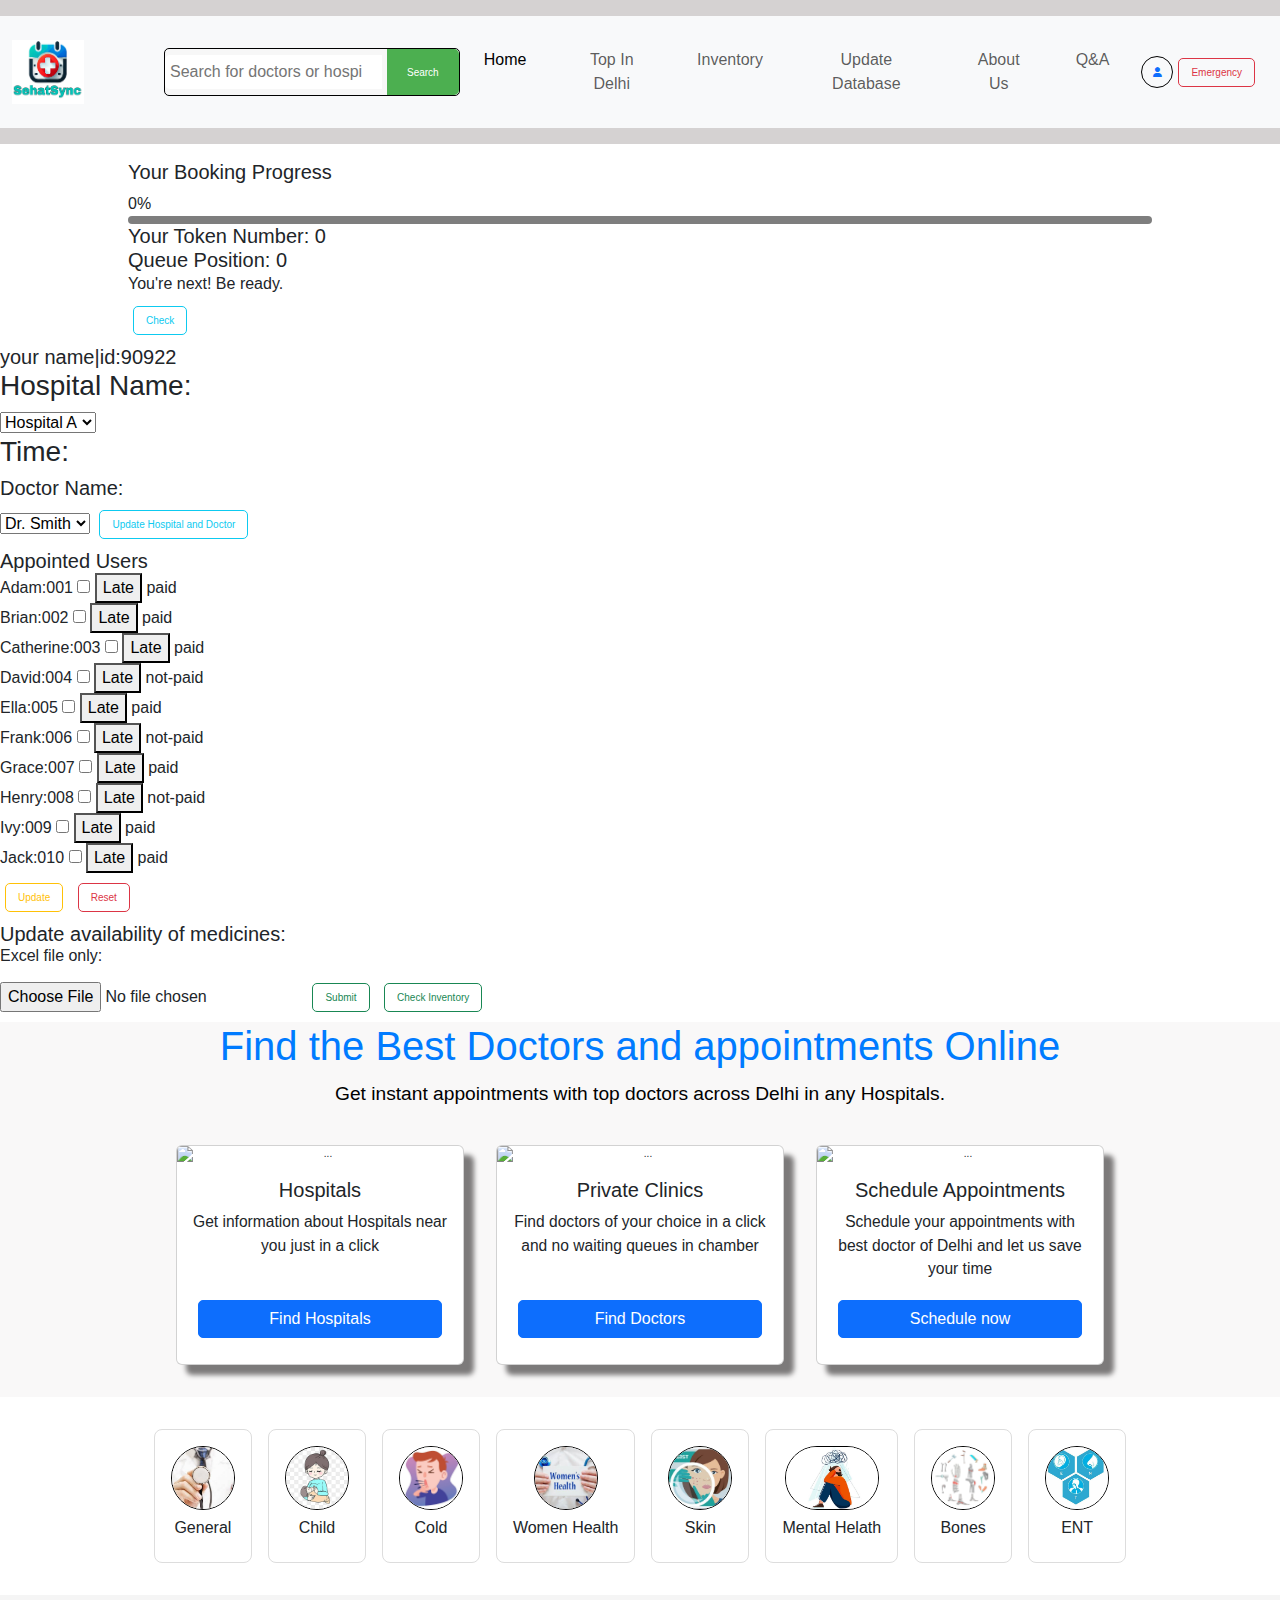
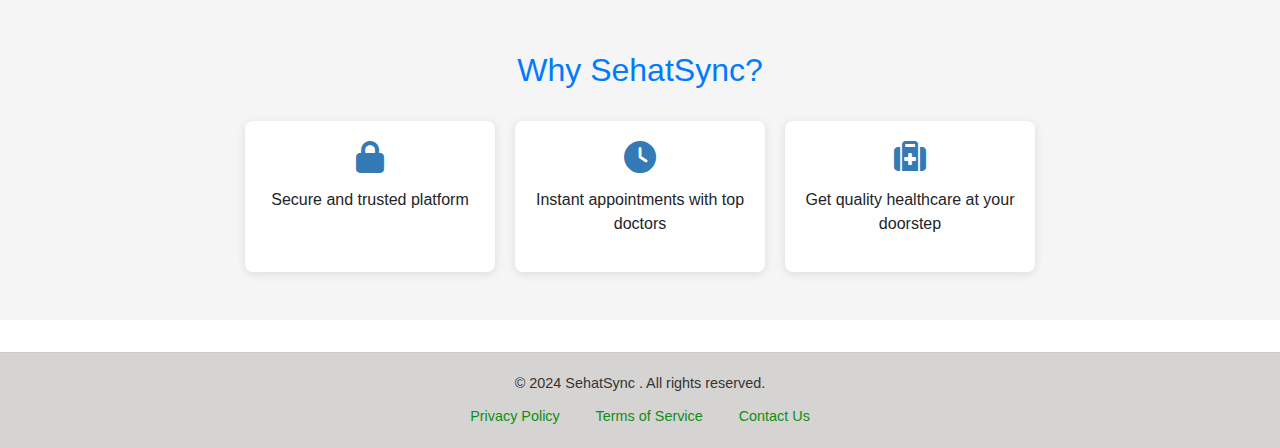
==== commit 3ddad317: "Update index.html" ====
--- a/index.html
+++ b/index.html
@@ -1,796 +1,1001 @@
 <!DOCTYPE html>
 <html lang="en">
+
 <head>
-    <meta charset="UTF-8">
-    <meta name="viewport" content="width=device-width, initial-scale=1.0">
-    <link rel="icon" href="logo1.png">
-    <title>SehatSync | #No 1 appointment scheduling</title>
-    <link rel="stylesheet" href="https://cdnjs.cloudflare.com/ajax/libs/font-awesome/6.5.0/css/all.min.css">
-    <link href="https://cdn.jsdelivr.net/npm/bootstrap@5.3.3/dist/css/bootstrap.min.css" rel="stylesheet" integrity="sha384-QWTKZyjpPEjISv5WaRU9OFeRpok6YctnYmDr5pNlyT2bRjXh0JMhjY6hW+ALEwIH" crossorigin="anonymous">
-    <link rel="stylesheet" href="styles.css">
-  </head>
+  <meta charset="UTF-8">
+  <meta name="viewport" content="width=device-width, initial-scale=1.0">
+  <link rel="icon" href="logo1.png">
+  <title>SehatSync | #No 1 appointment scheduling</title>
+  <link rel="stylesheet" href="https://cdnjs.cloudflare.com/ajax/libs/font-awesome/6.5.0/css/all.min.css">
+  <link href="https://cdn.jsdelivr.net/npm/bootstrap@5.3.3/dist/css/bootstrap.min.css" rel="stylesheet"
+    integrity="sha384-QWTKZyjpPEjISv5WaRU9OFeRpok6YctnYmDr5pNlyT2bRjXh0JMhjY6hW+ALEwIH" crossorigin="anonymous">
+  <link rel="stylesheet" href="styles.css">
+</head>
+
 <body>
-    <header>
-      <nav class="navbar navbar-expand-lg bg-body-tertiary">
-        <div class="container-fluid">
-          <a class="navbar-brand" href="index.html"><img class="logo" src="logo.jpg" alt=""></a>
-          
-          <!-- Move the search-bar and button together inside the same container -->
-          <div class="search-bar">
-            <input type="search" id="search-input" placeholder="Search for doctors or hospitals">
-            <button type="button" class="btn btn-success" onclick="filterResults()">Search</button>
-          </div>
-          
-          <button class="navbar-toggler" type="button" data-bs-toggle="collapse" data-bs-target="#navbarNav" aria-controls="navbarNav" aria-expanded="false" aria-label="Toggle navigation">
-            <span class="navbar-toggler-icon"></span>
-          </button>
-          <div class="collapse navbar-collapse" id="navbarNav">
-            <ul class="navbar-nav">
-              <li class="nav-item">
-                <button class="nav-link active" aria-current="page" onclick="open_home()" >Home</button>
-              </li>
-              <li class="nav-item">
-                <button class="nav-link" onclick="open_top()">Top In Delhi</button>
-              </li>
-              <li class="nav-item">
-                <button class="nav-link" onclick="open_inventory()">Inventory</button> 
-              </li>
-              <li class="nav-item">
-                <button class="nav-link" onclick="open_about()">About Us</button> 
-              </li>
-              <li class="nav-item">
-               <button class="nav-link" onclick="open_QNA()">Q&A</button>
-              </li>
-            </ul>
-          </div>
-          <div class="log">
-          <button type="button" class="btn btn-outline-primary login_butt" onclick="open_login()" >Login</button>
-          <button type="button" class="btn btn-outline-primary profile" id="profile-btn" onclick="open_profile()"><i class="fa-solid fa-user"></i></button>
-          <button type="button" class="btn btn-outline-danger" onclick="emergency()">Emergency</button>
-          </div>
-          
-        </div>
+  <header>
+    <nav class="navbar navbar-expand-lg bg-body-tertiary">
+      <div class="container-fluid">
+        <a class="navbar-brand" href="index.html"><img class="logo" src="logo.jpg" alt=""></a>
+
+        <!-- Move the search-bar and button together inside the same container -->
+        <div class="search-bar">
+          <input type="search" id="search-input" placeholder="Search for doctors or hospitals">
+          <button type="button" class="btn btn-success" onclick="filterResults()">Search</button>
+        </div>
+
+        <button class="navbar-toggler" type="button" data-bs-toggle="collapse" data-bs-target="#navbarNav"
+          aria-controls="navbarNav" aria-expanded="false" aria-label="Toggle navigation">
+          <span class="navbar-toggler-icon"></span>
+        </button>
+        <div class="collapse navbar-collapse" id="navbarNav">
+          <ul class="navbar-nav">
+            <li class="nav-item">
+              <button class="nav-link active" aria-current="page" onclick="open_home()">Home</button>
+            </li>
+            <li class="nav-item">
+              <button class="nav-link" onclick="open_top()">Top In Delhi</button>
+            </li>
+            <li class="nav-item">
+              <button class="nav-link" onclick="open_inventory()">Inventory</button>
+            </li>
+            <li class="nav-item">
+              <button class="nav-link" onclick="updation()">Update Database</button>
+            </li>
+
+            <li class="nav-item">
+              <button class="nav-link" onclick="open_about()">About Us</button>
+            </li>
+            <li class="nav-item">
+              <button class="nav-link" onclick="open_QNA()">Q&A</button>
+            </li>
+          </ul>
+        </div>
+        <div class="log">
+          <button type="button" class="btn btn-outline-primary login_butt" onclick="open_login()">Login</button>
+          <button type="button" class="btn btn-outline-primary profile" id="profile-btn" onclick="open_profile()"><i
+              class="fa-solid fa-user"></i></button>
+          <button type="button" class="btn btn-outline-danger super" onclick="it_emergency()">Emergency</button>
+        </div>
+
+      </div>
+    </nav>
+
+  </header>
+
+  <main class="main">
+    <section class="user-data">
+      <div class="title-wrapper">
+        <h5 class="h5">Your Booking Progress</h5>
+        <data id="progress-value" value="0">0%</data>
+      </div>
+      <div class="skill-progress-bg">
+        <div class="skill-progress-fill" id="progress-fill" style="width:0%;"></div>
+      </div>
+      <div class="queue-container">
+        <h5>Your Token Number: <span id="user-token">0</span></h5>
+        <h5>Queue Position: <span id="queue-position">0</span></h5>
+        <div id="next-message" class="hidden">You're next! Be ready.</div>
+        <button class="btn btn-outline-info" onclick="check_data()">Check</button>
+        <!-- <div id="next-next-message" class="hidden">Thank You|Visit again</div> -->
+      </div>
+    </section>
+
+    <section class="register-data">
+      <h5>your name|id:90922</h5>
+      <h3>Hospital Name:</h3>
+      <select id="hospital-select">
+        <option value="Hospital A">Hospital A</option>
+        <option value="Hospital B">Hospital B</option>
+        <option value="Hospital C">Hospital C</option>
+      </select>
+
+      <h3>Time: <span id="current-time"></span></h3>
+
+      <h5>Doctor Name:</h5>
+      <select id="doctor-select">
+        <option value="Dr. Smith">Dr. Smith</option>
+        <option value="Dr. Jones">Dr. Jones</option>
+        <option value="Dr. Taylor">Dr. Taylor</option>
+      </select>
+
+      <button class="btn btn-outline-info" id="update-hospital-doctor">Update Hospital and Doctor</button>
+
+      <div class="users">
+        <h5>Appointed Users</h5>
+
+        <div id="user-list">
+          <!-- Adding at least 10 users -->
+          <div class="user-item" data-user-id="1">
+            <label for="user1">Adam:001</label>
+            <input type="checkbox" class="patient" id="user1">
+            <button class="late-btn">Late</button>
+            <span class="status-label">paid</span>
+          </div>
+          <div class="user-item" data-user-id="2">
+            <label for="user2">Brian:002</label>
+            <input type="checkbox" class="patient" id="user2">
+            <button class="late-btn">Late</button>
+            <span class="status-label">paid</span>
+          </div>
+          <div class="user-item" data-user-id="3">
+            <label for="user3">Catherine:003</label>
+            <input type="checkbox" class="patient" id="user3">
+            <button class="late-btn">Late</button>
+            <span class="status-label">paid</span>
+          </div>
+          <div class="user-item" data-user-id="4">
+            <label for="user4">David:004</label>
+            <input type="checkbox" class="patient" id="user4">
+            <button class="late-btn">Late</button>
+            <span class="status-label">not-paid</span>
+          </div>
+          <div class="user-item" data-user-id="5">
+            <label for="user5">Ella:005</label>
+            <input type="checkbox" class="patient" id="user5">
+            <button class="late-btn">Late</button>
+            <span class="status-label">paid</span>
+          </div>
+          <div class="user-item" data-user-id="6">
+            <label for="user6">Frank:006</label>
+            <input type="checkbox" class="patient" id="user6">
+            <button class="late-btn">Late</button>
+            <span class="status-label">not-paid</span>
+          </div>
+          <div class="user-item" data-user-id="7">
+            <label for="user7">Grace:007</label>
+            <input type="checkbox" class="patient" id="user7">
+            <button class="late-btn">Late</button>
+            <span class="status-label">paid</span>
+          </div>
+          <div class="user-item" data-user-id="8">
+            <label for="user8">Henry:008</label>
+            <input type="checkbox" class="patient" id="user8">
+            <button class="late-btn">Late</button>
+            <span class="status-label">not-paid</span>
+          </div>
+          <div class="user-item" data-user-id="9">
+            <label for="user9">Ivy:009</label>
+            <input type="checkbox" class="patient" id="user9">
+            <button class="late-btn">Late</button>
+            <span class="status-label">paid</span>
+          </div>
+          <div class="user-item" data-user-id="10">
+            <label for="user10">Jack:010</label>
+            <input type="checkbox" class="patient" id="user10">
+            <button class="late-btn">Late</button>
+            <span class="status-label">paid</span>
+          </div>
+        </div>
+
+        <button class="btn btn-outline-warning" id="submit-btn">Update</button>
+        <button class="btn btn-outline-danger" id="reset-btn">Reset</button>
+      </div>
+
+      <h5>Update availability of medicines:</h5>
+      <h6>Excel file only:</h6>
+      <input type="file" id="file-upload">
+      <button type="submit" class="btn btn-outline-success">Submit</button>
+      <button class="btn btn-outline-success" onclick="open_inventory_register()">Check Inventory</button>
+    </section>
+
+    <section class="hero">
+      <h1>Find the Best Doctors and appointments Online</h1>
+      <p>Get instant appointments with top doctors across Delhi in any Hospitals.</p>
+      <div class="cards">
+        <div class="card" style="width: 18rem;">
+          <img
+            src="https://media.istockphoto.com/id/1364075546/photo/empty-corridor-in-modern-hospital-with-information-counter-and-hospital-bed-in-rooms-3d.jpg?s=612x612&w=0&k=20&c=xxFDmIVpH1wJaaiorpvfzec4RRggSb48PDb_dU9bTjo="
+            class="card-img-top" alt="...">
+          <div class="card-body">
+            <h5 class="card-title">Hospitals</h5>
+            <p class="card-text">Get information about Hospitals near you just in a click</p>
+            <button class="btn btn-primary" onclick="open_top()">Find Hospitals</button>
+          </div>
+        </div>
+        <div class="card" style="width: 18rem;">
+          <img
+            src="https://static.vecteezy.com/system/resources/previews/000/608/082/original/vector-set-of-doctor-cartoon-characters-medical-staff-team-concept.jpg"
+            class="card-img-top" alt="...">
+          <div class="card-body">
+            <h5 class="card-title">Private Clinics</h5>
+            <p class="card-text">Find doctors of your choice in a click and no waiting queues in chamber</p>
+            <button class="btn btn-primary" onclick="open_doc()">Find Doctors</button>
+          </div>
+        </div>
+        <div class="card" style="width: 18rem;">
+          <img src="https://encrypted-tbn0.gstatic.com/images?q=tbn:ANd9GcQuvmeBOVKsc9TWMyr6IgoMCw1U6ydfisMHoA&s"
+            class="card-img-top" alt="...">
+          <div class="card-body">
+            <h5 class="card-title">Schedule Appointments</h5>
+            <p class="card-text">Schedule your appointments with best doctor of Delhi and let us save your time</p>
+            <button class="btn btn-primary" onclick="open_schedule()">Schedule now</button>
+          </div>
+        </div>
+      </div>
+    </section>
+    <section class="specailist">
+      <div class="box">
+        <div class="card1">
+          <img class="special_img" src="general.jpeg" alt="eye">
+        </div>
+        <h6>General</h6>
+      </div>
+      <div class="box">
+        <div class="card1">
+          <img class="special_img" src="child.jpg" alt="eye">
+        </div>
+        <h6>Child</h6>
+      </div>
+      <div class="box">
+        <div class="card1">
+          <img class="special_img" src="cold.jpg" alt="eye">
+        </div>
+        <h6>Cold</h6>
+      </div>
+      <div class="box">
+        <div class="card1">
+          <img class="special_img" src="WOMENS HEALTH.jpg" alt="eye">
+        </div>
+        <h6>Women Health</h6>
+      </div>
+      <div class="box">
+        <div class="card1">
+          <img class="special_img" src="SKIN.jpg" alt="eye">
+        </div>
+        <h6>Skin</h6>
+      </div>
+      <div class="box">
+        <div class="card1">
+          <img class="special_img" src="mental.jpg" alt="eye">
+        </div>
+        <h6>Mental Helath</h6>
+      </div>
+      <div class="box">
+        <div class="card1">
+          <img class="special_img" src="BONES.jpg" alt="eye">
+        </div>
+        <h6>Bones</h6>
+      </div>
+      <div class="box">
+        <div class="card1">
+          <img class="special_img" src="ENT.jpg" alt="eye">
+        </div>
+        <h6>ENT</h6>
+      </div>
+    </section>
+
+    <section class="features">
+      <div class="Why">
+        <h2>Why SehatSync?</h2><br>
+      </div>
+
+      <ul>
+        <li>
+          <i class="fas fa-lock" aria-hidden="true"></i>
+          <p>Secure and trusted platform</p>
+        </li>
+        <li>
+          <i class="fas fa-clock" aria-hidden="true"></i>
+          <p>Instant appointments with top doctors</p>
+        </li>
+        <li>
+          <i class="fas fa-medkit" aria-hidden="true"></i>
+          <p>Get quality healthcare at your doorstep</p>
+        </li>
+      </ul>
+    </section>
+  </main>
+  <section class="it-emergency">
+    <h1 class="emergency-heading">Emergency Section</h1>
+    <button id="getLocation" class="btn primary-btn super">Find Nearby Hospitals</button>
+    <div id="hospital-list" class="hospital-list" style="display: none;">
+      <h2>Nearby Hospitals</h2>
+      <form id="hospitalForm">
+        <ul id="hospitals" class="hospital-list-items"></ul>
+        <button type="submit" id="submitButton" class="btn secondary-btn super" style="display: none;">Submit</button>
+        <button type="button" id="bookAmbulanceButton" class="btn danger-btn super" style="display: none;">Book
+          Ambulance</button>
+      </form>
+    </div>
+  </section>
+  <section class="user_profile">
+    <!-- User Profile Section -->
+    <div class="profile-container">
+      <!-- Profile Picture and Basic Info -->
+      <div class="profile-header">
+        <img src="logo1.png" alt="User Profile Picture" class="profile-picture">
+        <div class="user-info">
+          <h2 class="user-name">Avijit Nandi</h2>
+          <p class="user-id"><strong>ID:</strong> 123456789</p>
+          <p class="user-address"><strong>Address:</strong> 123 Main St, Delhi, India</p>
+        </div>
+      </div>
+
+      <!-- Bookings Section -->
+      <div class="profile-section">
+        <h3 class="section-title">Bookings</h3>
+        <ul class="bookings-list">
+          <li>Booking #001 - Date: 2024-09-01 - Doctor: Dr. Ramesh Gupta</li>
+          <li>Booking #002 - Date: 2024-09-15 - Doctor: Dr. Neha Verma</li>
+          <!-- Add more bookings as needed -->
+        </ul>
+      </div>
+
+      <!-- Payment History Section -->
+      <div class="profile-section">
+        <h3 class="section-title">Payment History</h3>
+        <ul class="payments-list">
+          <li>Payment #001 - Amount: 1150 - Date: 2024-09-01</li>
+          <li>Payment #002 - Amount: 720 - Date: 2024-09-15</li>
+          <!-- Add more payments as needed -->
+        </ul>
+      </div>
+      <button class="btn btn-outline-danger log-out" onclick="logout()">Log Out</button>
+    </div>
+
+  </section>
+  <section class="scheduling">
+    <div class="form-container">
+      <h1 class="form-title">Patient Registration Form</h1>
+      <h6>If you are 1st time consulting the doctor keep the date doctor name and prescription section empty</h6>
+
+      <form action="submit_form.php" method="post" class="registration-form">
+        <!-- Patient Information Section -->
+        <div class="form-group">
+          <label for="patient-name">Full Name:</label>
+          <input type="text" id="patient-name" name="patient-name" required>
+        </div>
+        <div class="form-group">
+          <label for="email">Email:</label>
+          <input type="email" id="email" name="email" required>
+        </div>
+
+        <div class="form-group">
+          <label for="phone">Phone Number:</label>
+          <input type="tel" id="phone" name="phone" required>
+        </div>
+
+        <div class="form-group">
+          <label for="dob">Date of Birth:</label>
+          <input type="date" id="dob" name="dob" required>
+        </div>
+
+        <div class="form-group">
+          <label for="gender">Gender:</label>
+          <select id="gender" name="gender" required>
+            <option value="male">Male</option>
+            <option value="female">Female</option>
+            <option value="other">Other</option>
+          </select>
+        </div>
+
+        <!-- Appointment Details Section -->
+        <div class="form-group">
+          <label for="doctor">Avalible Doctors:</label>
+          <select id="doctor" name="doctor" required>
+            <option value="dr_smith">Dr. John Smith - Cardiologist</option>
+            <option value="dr_jones">Dr. Emily Jones - Neurologist</option>
+            <option value="dr_williams">Dr. Michael Williams - General Physician</option>
+            <option value="dr_williams">No Idea</option>
+          </select>
+        </div>
+
+        <div class="form-group">
+          <label for="appointment-date">Preferred Appointment Date:</label>
+          <input type="date" id="appointment-date" name="appointment-date" required>
+        </div>
+        <div class="form-group">
+          <label for="prescription">Previous prescription:</label>
+          <input type="file" id="prescription" name="prescription">
+        </div>
+        <div class="form-group">
+          <label for="time-slot">Avalible Time Slot:</label>
+          <select id="time-slot" name="time-slot" required>
+            <option value="morning">Morning (9 AM - 12 PM)</option>
+            <option value="afternoon">Afternoon (1 PM - 4 PM)</option>
+            <option value="evening">Evening (5 PM - 8 PM)</option>
+          </select>
+        </div>
+
+        <div class="form-group">
+          <label for="message">Additional Notes:</label>
+          <textarea id="message" name="message" rows="4" placeholder="Any specific concerns or symptoms?"></textarea>
+        </div>
+
+        <!-- Submit Button -->
+        <button class="submit-button">Submit</button>
+        <button class="btn btn-outline-warning" onclick="show_data()">Temp-appointment</button>
+      </form>
+    </div>
+  </section>
+  <section class="doc">
+    <div class="doctors-container">
+      <h1 class="page-title">Best Doctors in Delhi</h1>
+
+      <!-- Doctor Cards -->
+      <div class="doctor-card">
+        <h2 class="doctor-name">Dr. Ramesh Gupta</h2>
+        <p class="doctor-specialty">Cardiologist</p>
+        <p class="doctor-hospital">All India Institute of Medical Sciences (AIIMS)</p>
+        <p class="doctor-description">Dr. Ramesh Gupta is a renowned cardiologist with over 20 years of experience. He
+          specializes in treating complex heart conditions and has a high success rate in cardiac surgeries.</p>
+        <a href="https://www.aiims.edu" class="doctor-link">Visit Hospital Website</a>
+        <button class="hospital-link" onclick="open_schedule('Dr. Ramesh Gupta')">appointment</button>
+      </div>
+
+      <div class="doctor-card">
+        <h2 class="doctor-name">Dr. Neha Verma</h2>
+        <p class="doctor-specialty">Neurologist</p>
+        <p class="doctor-hospital">Fortis Escorts Heart Institute</p>
+        <p class="doctor-description">Dr. Neha Verma is a leading neurologist known for her expertise in treating
+          neurological disorders, including stroke, epilepsy, and Parkinson's disease. She is currently associated with
+          Fortis Escorts Heart Institute.</p>
+        <a href="https://www.fortisescorts.in" class="doctor-link">Visit Hospital Website</a>
+        <button class="hospital-link" onclick="open_schedule('Dr. Neha Verma')">appointment</button>
+      </div>
+
+      <div class="doctor-card">
+        <h2 class="doctor-name">Dr. Aisha Khan</h2>
+        <p class="doctor-specialty">Orthopedic Surgeon</p>
+        <p class="doctor-hospital">Apollo Hospital</p>
+        <p class="doctor-description">With a specialization in joint replacement surgeries, Dr. Aisha Khan is one of
+          Delhi's top orthopedic surgeons. She is known for her innovative approach to treating musculoskeletal issues.
+        </p>
+        <a href="https://www.apollohospitals.com" class="doctor-link">Visit Hospital Website</a>
+        <button class="hospital-link" onclick="open_schedule('Dr. Aisha Khan')">appointment</button>
+      </div>
+
+      <div class="doctor-card">
+        <h2 class="doctor-name">Dr. Vikram Sharma</h2>
+        <p class="doctor-specialty">Oncologist</p>
+        <p class="doctor-hospital">Max Super Speciality Hospital</p>
+        <p class="doctor-description">Dr. Vikram Sharma is a highly regarded oncologist with extensive experience in
+          treating various types of cancers. He is affiliated with Max Super Speciality Hospital, where he leads the
+          oncology department.</p>
+        <a href="https://www.maxhealthcare.in" class="doctor-link">Visit Hospital Website</a>
+        <button class="hospital-link" onclick="open_schedule('Dr. Vikram Sharma')">appointment</button>
+      </div>
+
+      <div class="doctor-card">
+        <h2 class="doctor-name">Dr. Priya Singh</h2>
+        <p class="doctor-specialty">Pediatrician</p>
+        <p class="doctor-hospital">Sir Ganga Ram Hospital</p>
+        <p class="doctor-description">Dr. Priya Singh is a top pediatrician in Delhi, known for her expertise in
+          pediatric care and child development. She currently practices at Sir Ganga Ram Hospital.</p>
+        <a href="https://www.sgrh.com" class="doctor-link">Visit Hospital Website</a>
+        <button class="hospital-link" onclick="open_schedule('Dr. Priya Singh')">appointment</button>
+      </div>
+
+      <div class="doctor-card">
+        <h2 class="doctor-name">Dr. Rahul Mehra</h2>
+        <p class="doctor-specialty">Gastroenterologist</p>
+        <p class="doctor-hospital">Indraprastha Apollo Hospital</p>
+        <p class="doctor-description">Specializing in digestive disorders, Dr. Rahul Mehra is a leading
+          gastroenterologist at Indraprastha Apollo Hospital. He is known for his patient-centered approach and
+          expertise in endoscopy.</p>
+        <a href="https://delhi.apollohospitals.com" class="doctor-link">Visit Hospital Website</a>
+        <button class="hospital-link" onclick="open_schedule('Dr. Rahul Mehra')">appointment</button>
+      </div>
+
+      <div class="doctor-card">
+        <h2 class="doctor-name">Dr. Sunita Mishra</h2>
+        <p class="doctor-specialty">Dermatologist</p>
+        <p class="doctor-hospital">BLK Super Speciality Hospital</p>
+        <p class="doctor-description">Dr. Sunita Mishra is a highly skilled dermatologist specializing in cosmetic
+          dermatology and skin treatments. She is currently affiliated with BLK Super Speciality Hospital.</p>
+        <a href="https://www.blkhospital.com" class="doctor-link">Visit Hospital Website</a>
+        <button class="hospital-link" onclick="open_schedule('Dr. Sunita Mishra')">appointment</button>
+      </div>
+
+      <div class="doctor-card">
+        <h2 class="doctor-name">Dr. Amit Sood</h2>
+        <p class="doctor-specialty">ENT Specialist</p>
+        <p class="doctor-hospital">Artemis Hospital</p>
+        <p class="doctor-description">Dr. Amit Sood is a leading ENT specialist in Delhi, known for his expertise in
+          treating ear, nose, and throat disorders. He is part of the Artemis Hospital team.</p>
+        <a href="https://www.artemishospitals.com" class="doctor-link">Visit Hospital Website</a>
+        <button class="hospital-link" onclick="open_schedule('Dr. Amit Sood')">appointment</button>
+      </div>
+
+      <div class="doctor-card">
+        <h2 class="doctor-name">Dr. Rekha Kapoor</h2>
+        <p class="doctor-specialty">Gynecologist</p>
+        <p class="doctor-hospital">Medanta - The Medicity</p>
+        <p class="doctor-description">Dr. Rekha Kapoor is a renowned gynecologist with extensive experience in women's
+          health and maternity care. She practices at Medanta - The Medicity in Delhi.</p>
+        <a href="https://www.medanta.org" class="doctor-link">Visit Hospital Website</a>
+        <button class="hospital-link" onclick="open_schedule('Dr. Rekha Kapoor')">appointment</button>
+      </div>
+
+      <div class="doctor-card">
+        <h2 class="doctor-name">Dr. Anil Kumar</h2>
+        <p class="doctor-specialty">Pulmonologist</p>
+        <p class="doctor-hospital">Manipal Hospitals</p>
+        <p class="doctor-description">Dr. Anil Kumar is a top pulmonologist known for his expertise in treating
+          respiratory conditions. He is currently associated with Manipal Hospitals in Delhi.</p>
+        <a href="https://www.manipalhospitals.com" class="doctor-link">Visit Hospital Website</a>
+        <button class="hospital-link" onclick="open_schedule('Dr. Anil Kumar')">appointment</button>
+      </div>
+
+    </div>
+  </section>
+  <section class="top">
+    <div class="hospital-card">
+      <h2 class="hospital-name">All India Institute of Medical Sciences (AIIMS)</h2>
+      <p class="hospital-description">AIIMS is known for its advanced medical care and research facilities. It offers a
+        wide range of specialties and super specialties, including cardiology, neurology, and oncology.</p>
+      <div class="top_div">
+        <a href="https://www.aiims.edu" class="hospital-link">Visit Website</a>
+        <button class="hospital-link" onclick="check_data()">appointment</button>
+        <button class="hospital-link">Call now</button>
+      </div>
+
+    </div>
+
+    <div class="hospital-card">
+      <h2 class="hospital-name">Fortis Escorts Heart Institute</h2>
+      <p class="hospital-description">Fortis Escorts is a leading center for cardiac care in India, known for its
+        state-of-the-art facilities and a team of highly skilled cardiologists.</p>
+      <div class="top_div">
+        <a href="https://www.fortisescorts.in" class="hospital-link">Visit Website</a>
+        <button class="hospital-link" onclick="check_data()">appointment</button>
+        <button class="hospital-link">Call now</button>
+      </div>
+    </div>
+
+    <div class="hospital-card">
+      <h2 class="hospital-name">Apollo Hospital</h2>
+      <p class="hospital-description">Apollo Hospital offers comprehensive healthcare services across multiple
+        specialties. It is known for its cutting-edge technology and excellent patient care.</p>
+      <div class="top_div">
+        <a href="https://www.apollohospitals.com" class="hospital-link">Visit Website</a>
+        <button class="hospital-link" onclick="check_data()">appointment</button>
+        <button class="hospital-link">Call now</button>
+      </div>
+    </div>
+
+    <div class="hospital-card">
+      <h2 class="hospital-name">Max Super Speciality Hospital</h2>
+      <p class="hospital-description">Max Super Speciality Hospital is a premier healthcare provider in Delhi, offering
+        services in oncology, cardiology, neurology, and other specialties.</p>
+      <div class="top_div">
+        <a href="https://www.maxhealthcare.in" class="hospital-link">Visit Website</a>
+        <button class="hospital-link" onclick="check_data()">appointment</button>
+        <button class="hospital-link">Call now</button>
+      </div>
+    </div>
+
+    <div class="hospital-card">
+      <h2 class="hospital-name">Sir Ganga Ram Hospital</h2>
+      <p class="hospital-description">Sir Ganga Ram Hospital is a multi-specialty hospital in Delhi, known for its
+        world-class healthcare services and advanced treatment options.</p>
+      <div class="top_div">
+        <a href="https://www.sgrh.com" class="hospital-link">Visit Website</a>
+        <button class="hospital-link" onclick="check_data()">appointment</button>
+        <button class="hospital-link">Call now</button>
+      </div>
+    </div>
+
+    <div class="hospital-card">
+      <h2 class="hospital-name">Indraprastha Apollo Hospital</h2>
+      <p class="hospital-description">Indraprastha Apollo Hospital is a renowned hospital in Delhi, offering
+        comprehensive healthcare services and known for its quality care and advanced technology.</p>
+      <div class="top_div">
+        <a href="https://delhi.apollohospitals.com" class="hospital-link">Visit Website</a>
+        <button class="hospital-link" onclick="check_data()">appointment</button>
+        <button class="hospital-link">Call now</button>
+      </div>
+    </div>
+
+    <div class="hospital-card">
+      <h2 class="hospital-name">BLK Super Speciality Hospital</h2>
+      <p class="hospital-description">BLK Super Speciality Hospital offers specialized treatment in oncology,
+        cardiology, and neurology, with a focus on providing quality healthcare services.</p>
+      <div class="top_div">
+        <a href="https://www.blkhospital.com" class="hospital-link">Visit Website</a>
+        <button class="hospital-link" onclick="check_data()">appointment</button>
+        <button class="hospital-link">Call now</button>
+      </div>
+    </div>
+
+    <div class="hospital-card">
+      <h2 class="hospital-name">Artemis Hospital</h2>
+      <p class="hospital-description">Artemis Hospital is a leading hospital in Delhi, known for its patient-centric
+        approach and services in multiple specialties, including orthopedics and oncology.</p>
+      <div class="top_div">
+        <a href="https://www.artemishospitals.com" class="hospital-link">Visit Website</a>
+        <button class="hospital-link" onclick="check_data()">appointment</button>
+        <button class="hospital-link">Call now</button>
+      </div>
+    </div>
+
+    <div class="hospital-card">
+      <h2 class="hospital-name">Medanta - The Medicity</h2>
+      <p class="hospital-description">Medanta is one of the largest multi-specialty hospitals in Delhi, offering
+        comprehensive services in neurology, cardiology, orthopedics, and more.</p>
+      <div class="top_div">
+        <a href="https://www.medanta.org" class="hospital-link">Visit Website</a>
+        <button class="hospital-link" onclick="check_data()">appointment</button>
+        <button class="hospital-link">Call now</button>
+      </div>
+    </div>
+
+    <div class="hospital-card">
+      <h2 class="hospital-name">Manipal Hospitals</h2>
+      <p class="hospital-description">Manipal Hospitals in Delhi is a well-known healthcare provider offering a range of
+        medical services with a focus on patient care and advanced medical technology.</p>
+      <div class="top_div">
+        <a href="https://www.manipalhospitals.com" class="hospital-link">Visit Website</a>
+        <button class="hospital-link" onclick="check_data()">appointment</button>
+        <button class="hospital-link">Call now</button>
+      </div>
+    </div>
+
+    <div class="gcse-search"></div>
+  </section>
+  <section class="Inventory">
+    <div class="inventory_form">
+      <form action="#">
+        <input class="inventory_bar" type="text" placeholder="hospital name">
+        <button type="submit" class="btn btn-success" onclick="op_submit(event)">Submit</button>
+      </form>
+    </div>
+    <div class="inventory-data">
+      <h2>Hospital_Name</h2>
+      <ul class="skills-list content-card">
+        <li class="skills-item">
+          <div class="title-wrapper">
+            <h5 class="h5">Adhesive Plaster 7.5 X 10 mtr</h5>
+            <data value="392">39%</data>
+          </div>
+          <div class="skill-progress-bg">
+            <div class="skill-progress-fill" style="width: 39%;"></div>
+          </div>
+        </li>
+
+        <li class="skills-item">
+          <div class="title-wrapper">
+            <h5 class="h5">Adhesive Plaster 5 X 05 mtr</h5>
+            <data value="1718">17%</data>
+          </div>
+          <div class="skill-progress-bg">
+            <div class="skill-progress-fill" style="width: 17%;"></div>
+          </div>
+        </li>
+
+        <li class="skills-item">
+          <div class="title-wrapper">
+            <h5 class="h5">Abdominal swab 30cm X 30cm</h5>
+            <data value="22740">22%</data>
+          </div>
+          <div class="skill-progress-bg">
+            <div class="skill-progress-fill" style="width: 22%;"></div>
+          </div>
+        </li>
+
+        <li class="skills-item">
+          <div class="title-wrapper">
+            <h5 class="h5">Abdominal gelatin sponge size 70 x 50 x 10mm</h5>
+            <data value="140">14%</data>
+          </div>
+          <div class="skill-progress-bg">
+            <div class="skill-progress-fill" style="width: 14%;"></div>
+          </div>
+        </li>
+
+        <li class="skills-item">
+          <div class="title-wrapper">
+            <h5 class="h5">Abdominal gelatin anal size 30 x 80mm</h5>
+            <data value="20">20%</data>
+          </div>
+          <div class="skill-progress-bg">
+            <div class="skill-progress-fill" style="width: 20%;"></div>
+          </div>
+        </li>
+
+        <!-- Continue with the rest of the items -->
+      </ul>
+
+
+      <h6>updated <span>...</span> sec ago</h6>
+    </div>
+  </section>
+  <section class="About">
+    <div class="container">
+      <h1>About Us</h1>
+      <h2 style="color:black;"> Mission Statement:</h2>
+
+      <p>Our mission is to empower patients with seamless access to healthcare services through cutting-edge technology,
+        ensuring timely care, and efficient management of resources across hospitals and clinics in Delhi."
+        Unique Selling Points:</p>
+
+      <p>Real-Time Hospital Data: "With SehatSync, patients can instantly check the availability of beds, see doctor
+        timings, and manage their appointments across all major hospitals in Delhi."
+        Emergency Access: "In case of emergencies, our location-based service quickly connects patients with the nearest
+        hospitals and available doctors, eliminating the need for pre-booking."
+        Smart Inventory Management: "Our Success Bar Style Inventory system tracks medicine stock levels, expiration
+        dates, and facilitates safe, timely reorder alerts, ensuring a reliable supply of essential medicines."
+        Impact:</p>
+
+      <p>"SehatSync is not just a platform; it's a movement towards smarter healthcare in Delhi. By integrating advanced
+        technologies with everyday healthcare needs, we're making a tangible difference in the lives of patients and the
+        efficiency of hospitals."
+        Call to Action:</p>
+
+      <p>"Join us in transforming the future of healthcare. Whether you're a patient, a healthcare provider, or a
+        partner,
+        SehatSync is here to support you every step of the way."</p>
+        <h2 style="color:black;"> SehatSync's Commitment </h2>
+      <h5> Our Vision </h5>
+      SehatSync is committed to revolutionizing healthcare access and management in Delhi. Our mission is to empower
+      every patient with seamless access to healthcare services through state-of-the-art technology, ensuring timely
+      care and efficient resource management across hospitals and clinics in the city.
+
+      <h5> Healthcare, Simplified </h5>
+      We believe healthcare should be accessible and straightforward. SehatSync is dedicated to simplifying healthcare
+      for every Delhiite, making it easier to live healthier and longer lives with the confidence that quality care is
+      just a click away.
+
+        <h5>      Our Offerings </h5>
+
+      -  Real-Time Hospital Data : Get instant access to the availability of beds, doctor schedules, and appointment
+      bookings across all major hospitals in Delhi.
+      -  Emergency Access : Our location-based service connects you with the nearest available hospitals and doctors
+      during emergencies, bypassing the need for pre-booking.
+      -  Smart Inventory Management : Our Success Bar Style Inventory system meticulously tracks medicine stock levels,
+      expiration dates, and triggers timely reorder alerts to ensure a reliable supply of essential medicines.
+
+      <h5> Making a Difference </h5>
+
+      SehatSync is more than just a platform—it's a step forward in smarter healthcare for Delhi. By integrating
+      cutting-edge technologies with everyday healthcare needs, we're creating a significant impact on patient lives and
+      hospital efficiency. <br>
+
+      <h5> Our Approach to Healthcare </h5>
+
+     <p><strong>  Connect </strong>
+      Healthcare is about more than just treatment; it's about building lasting relationships between patients and
+      doctors, leading to continuous care and better outcomes. SehatSync fosters these connections through our
+      comprehensive platform.
+</p>
+     <p> <strong> Trust </strong>
+      Trust is the cornerstone of SehatSync. We understand the responsibility entrusted to us by patients and healthcare
+      providers. We are committed to maintaining this trust through reliable services and ethical practices.
+</p>
+      <p><strong> Transparency </strong>
+        Transparency is at the heart of everything we do. We communicate openly and uphold the highest ethical standards
+        to ensure that our users are always informed and confident in their healthcare decisions.
+  </p>
+      <strong> Data Privacy and Security </strong>
+      Protecting your data is our top priority. SehatSync is built on a foundation of strict data privacy and security
+      protocols, ensuring that your personal information remains confidential and secure.
+
+      <p><strong> Join the Movement</strong>
+
+        Be a part of the future of healthcare with SehatSync. Whether you're a patient, a healthcare provider, or a
+        partner, we are here to support you in every step of your healthcare journey. Together, we can transform healthcare
+        in Delhi.</p>
+    </div>
+
+
+  </section>
+  <section class="QNA">
+    <h1>Frequently Asked Questions (FAQs)</h1>
+
+    <h2>1. How do I book an appointment with a doctor on SehatSync?</h2>
+    <p>To book an appointment with a doctor, visit the SehatSync homepage and use the search bar to find doctors by
+      specialty or location. Select a doctor, choose a convenient time slot, and fill in your personal details. Confirm
+      your appointment and you’ll receive a confirmation email or SMS with the appointment details.</p>
+
+    <h2>2. Can I book an appointment with a hospital through SehatSync?</h2>
+    <p>Yes, SehatSync allows you to appointments with hospitals. You can search for hospitals by location and specialty.
+      Once you find a hospital that meets your needs, select the required service, choose an available time slot, and
+      complete the booking process.</p>
+
+    <h2>3. How can I book an emergency bed in Delhi?</h2>
+    <p>To book an emergency bed, use the "Emergency Services" section on our website. Enter your location and the type
+      of emergency care needed. SehatSync will display available hospitals with emergency beds. Choose the best option
+      and follow the instructions to secure a bed.</p>
+
+    <h2>4. What should I do if I need to reschedule or cancel my appointment?</h2>
+    <p>To reschedule or cancel your appointment, log in to your SehatSync account and go to the "My Appointments"
+      section. Select the appointment you wish to modify and follow the prompts to reschedule or cancel. Please note
+      that some cancellations may be subject to fees or policies set by the healthcare provider.</p>
+
+    <h2>5. Are there any additional fees for using SehatSync?</h2>
+    <p>SehatSync does not charge additional fees for booking appointments. However, standard consultation fees or
+      hospital charges apply as per the healthcare provider’s policies. Any charges will be communicated during the
+      booking process.</p>
+
+    <h2>6. How can I verify the credentials of a doctor or hospital on SehatSync?</h2>
+    <p>Each doctor and hospital listed on SehatSync has a detailed profile including their credentials, qualifications,
+      and reviews from other patients. You can review this information before making a booking. For additional
+      verification, you can also contact the healthcare provider directly.</p>
+
+    <h2>7. Is my personal information safe with SehatSync?</h2>
+    <p>Yes, your personal information is secure with SehatSync. We use industry-standard encryption and security
+      protocols to protect your data. For more details, please refer to our Privacy Policy.</p>
+
+    <h2>8. Can I appointments for multiple patients?</h2>
+    <p>Yes, you can appointments for multiple patients. During the booking process, you’ll have the option to add
+      additional patient details. Ensure that each patient’s information is accurate for proper scheduling.</p>
+
+    <h2>9. How do I find doctors or hospitals with specific specialties?</h2>
+    <p>Use the search filters on SehatSync to find doctors or hospitals by specialty. Enter the specialty you need and
+      your location to view a list of available options. You can also refine your search based on ratings, availability,
+      and other criteria.</p>
+
+    <h2>10. What should I do if I have trouble accessing the SehatSync website?</h2>
+    <p>If you encounter issues accessing the SehatSync website, try clearing your browser’s cache or using a different
+      browser. If the problem persists, contact our support team via the "Contact Us" page for assistance.</p>
+
+    <h2>11. How can I provide feedback about my experience with SehatSync?</h2>
+    <p>We welcome your feedback! You can provide feedback through our "Feedback" section on the website or by emailing
+      us at <a href="mailto:feedback@sehatync.com">feedback@sehatync.com</a>. Your input helps us improve our services.
+    </p>
+
+    <h2>12. Are there any discounts or offers available on SehatSync?</h2>
+    <p>Occasionally, SehatSync offers promotions or discounts. Check our website’s "Offers" section or subscribe to our
+      newsletter to stay updated on any current deals or special offers.</p>
+
+  </section>
+  <section class="privacy">
+    <div class="container">
+      <h1>Privacy Policy</h1>
+      <p>Your privacy is important to us. This Privacy Policy explains how SehatSync we collects, uses, and discloses
+        information about you when you use our website SehatSync and other services (collectively, the "Services").</p>
+
+      <h2>1. Information We Collect</h2>
+      <p>We collect information you provide directly to us when you use our Services. This may include:</p>
+      <ul>
+        <li><strong>Personal Information:</strong> Name, email address, phone number, etc.</li>
+        <li><strong>Account Information:</strong> Username, password, and other information you provide to create an
+          account.</li>
+        <li><strong>Payment Information:</strong> Payment details if you make purchases through our Services.</li>
+      </ul>
+
+      <h2>2. How We Use Your Information</h2>
+      <p>We use the information we collect to:</p>
+      <ul>
+        <li>Provide, maintain, and improve our Services.</li>
+        <li>Process transactions and send related information.</li>
+        <li>Respond to your inquiries and provide customer support.</li>
+        <li>Send you updates, marketing, or promotional materials, with your consent.</li>
+        <li>Analyze usage and trends to improve user experience.</li>
+      </ul>
+
+      <h2>3. How We Share Your Information</h2>
+      <p>We may share your information with:</p>
+      <ul>
+        <li><strong>Service Providers:</strong> Third-party vendors who assist us in operating our Services.</li>
+        <li><strong>Legal Requirements:</strong> When required to comply with legal obligations or protect our rights.
+        </li>
+        <li><strong>Business Transfers:</strong> In connection with a merger, acquisition, or sale of assets.</li>
+      </ul>
+
+      <h2>4. Security</h2>
+      <p>We implement appropriate technical and organizational measures to protect your information against unauthorized
+        access, disclosure, alteration, and destruction. However, no method of transmission over the internet or
+        electronic storage is 100% secure.</p>
+
+      <h2>5. Your Choices</h2>
+      <p>You can:</p>
+      <ul>
+        <li>Access and update your personal information.</li>
+        <li>Opt-out of receiving marketing communications.</li>
+        <li>Delete your account or request deletion of your personal data.</li>
+      </ul>
+
+      <h2>6. Changes to This Privacy Policy</h2>
+      <p>We may update this Privacy Policy from time to time. We will notify you of any changes by posting the new
+        policy on our website. Your continued use of the Services after any changes constitutes your acceptance of the
+        revised Privacy Policy.</p>
+
+      <h2>7. Contact Us</h2>
+      <p>If you have any questions about this Privacy Policy, please contact us at <a
+          href="SehatSync@gmail.com">SehatSync</a>.</p>
+
+  </section>
+  <section class="terms">
+    <div class="container">
+      <h1>Terms of Service</h1>
+      <p>Welcome to SehatSync. By accessing or using our website <a href="SehatSync@gmail.com">SehatSync</a>, you agree
+        to comply with and be bound by the following terms and conditions. Please read them carefully.</p>
+
+      <h2>1. Introduction</h2>
+      <p>These terms govern your use of our website and services. If you do not agree to these terms, please do not use
+        our website.</p>
+
+      <h2>2. Use of the Site</h2>
+      <p>You agree to use our website only for lawful purposes and in a manner that does not infringe the rights of,
+        restrict or inhibit anyone else's use and enjoyment of the site.</p>
+
+      <h3>2.1 User Accounts</h3>
+      <p>If you create an account on our site, you are responsible for maintaining the confidentiality of your account
+        information and for all activities that occur under your account.</p>
+
+      <h2>3. Intellectual Property</h2>
+      <p>All content and materials on our website are the property of [Your Company Name] or our licensors and are
+        protected by intellectual property laws. You may not use or reproduce any content without our prior written
+        permission.</p>
+
+      <h2>4. Limitation of Liability</h2>
+      <p>We shall not be liable for any indirect, incidental, special, consequential, or punitive damages arising out of
+        or related to your use of our website.</p>
+
+      <h2>5. Changes to Terms</h2>
+      <p>We may update these terms from time to time. We will notify you of any changes by posting the new terms on our
+        website. Your continued use of the site after any changes constitutes your acceptance of the new terms.</p>
+
+      <h2>6. Contact Us</h2>
+      <p>If you have any questions about these Terms of Service, please contact us at <a
+          href="SehatSync@gmail.com">SehatSync</a>.</p>
+
+  </section>
+  <section class="contact">
+    <div class="contact-form-container">
+      <h1>Contact Us</h1>
+      <form action="#" method="post">
+        <label for="name">Name</label>
+        <input type="text" id="name" name="name" required>
+
+        <label for="email">Email</label>
+        <input type="email" id="email" name="email" required>
+
+        <label for="subject">Subject</label>
+        <input type="text" id="subject" name="subject" required>
+
+        <label for="message">Message</label>
+        <textarea id="message" name="message" rows="4" required></textarea>
+
+        <button type="submit">Send To SehatSync</button>
+      </form>
+    </div>
+  </section>
+  <section class="login_page">
+    <div class="log_body">
+      <div class="login-container">
+        <div class="head">
+          <h1>Welcome Back!</h1><button class="close" onclick="goBack()">x</button>
+        </div>
+        <p>We're glad to see you again.</p>
+        <input type="email" class="input-field" placeholder="Enter your email address">
+        <input type="password" class="input-field" placeholder="Enter your password">
+        <div class="logs">
+          <button class="login butt" onclick="open_patient()"> Sign in Patient</button>
+          <button class="login butt" onclick="open_register()"> Sign in Register</button>
+        </div>
+
+        <br>
+        <hr>
+        <button class="google-button butt">
+          <img src="google.webp" alt="Google Logo">
+          Sign in with Google
+        </button>
+        <div class="footer-links">
+          <a href="#">Forgot Password?</a> | <a href="#">Need Help?</a>
+        </div>
+      </div>
+    </div>
+  </section>
+  <footer class="footer">
+    <div class="footer-content">
+      <p>&copy; 2024 SehatSync . All rights reserved.</p>
+      <nav class="footer-nav">
+        <button onclick="open_privacy()">Privacy Policy</button>
+        <button onclick="open_terms()">Terms of Service</button>
+        <button onclick="open_contact()">Contact Us</button>
       </nav>
-      
-    </header>
-    
-    <main class="main">
-        <section class="user-data">
-            <div class="title-wrapper">
-              <h5 class="h5">Your Booking Progress</h5>
-              <data value="60">60%</data>
-            </div>
-            <div class="skill-progress-bg">
-              <div class="skill-progress-fill" style="width: 70%;"></div>
-            </div>
-        </section>
-        <section class="hero">
-            <h1>Find the Best Doctors and appointments Online</h1>
-            <p>Get instant appointments with top doctors across Delhi in any Hospitals.</p>
-            <div class="cards">
-                <div class="card" style="width: 18rem;">
-                    <img src="https://media.istockphoto.com/id/1364075546/photo/empty-corridor-in-modern-hospital-with-information-counter-and-hospital-bed-in-rooms-3d.jpg?s=612x612&w=0&k=20&c=xxFDmIVpH1wJaaiorpvfzec4RRggSb48PDb_dU9bTjo=" class="card-img-top" alt="...">
-                    <div class="card-body">
-                      <h5 class="card-title">Hospitals</h5>
-                      <p class="card-text">Get information about Hospitals near you just in a click</p>
-                      <button class="btn btn-primary" onclick="open_top()">Find Hospitals</button>
-                    </div>
-                  </div>
-                  <div class="card" style="width: 18rem;">
-                    <img src="https://static.vecteezy.com/system/resources/previews/000/608/082/original/vector-set-of-doctor-cartoon-characters-medical-staff-team-concept.jpg" class="card-img-top" alt="...">
-                    <div class="card-body">
-                      <h5 class="card-title">Private Clinics</h5>
-                      <p class="card-text">Find doctors of your choice in a click and no waiting queues in chamber</p>
-                      <button class="btn btn-primary"onclick="open_doc()" >Find Doctors</button> 
-                    </div>
-                  </div>
-                  <div class="card" style="width: 18rem;">
-                    <img src="https://encrypted-tbn0.gstatic.com/images?q=tbn:ANd9GcQuvmeBOVKsc9TWMyr6IgoMCw1U6ydfisMHoA&s" class="card-img-top" alt="...">
-                    <div class="card-body">
-                      <h5 class="card-title">Schedule Appointments</h5>
-                      <p class="card-text">Schedule your appointments with best doctor of Delhi and let us save your time</p>
-                      <button class="btn btn-primary" onclick="open_schedule()" >Schedule now</button>
-                    </div>
-                  </div>            
-                </div>  
-        </section>
-        <section class="specailist">
-          <div class="box">
-            <div class="card1">
-              <img class="special_img" src="general.jpeg" alt="eye">
-            </div>
-            <h6>General</h6>
-          </div>
-          <div class="box">
-            <div class="card1">
-              <img class="special_img" src="child.jpg" alt="eye">
-            </div>
-            <h6>Child</h6>
-          </div>
-          <div class="box">
-            <div class="card1">
-              <img class="special_img" src="cold.jpg" alt="eye">
-            </div>
-            <h6>Cold</h6>
-          </div>
-          <div class="box">
-            <div class="card1">
-              <img class="special_img" src="WOMENS HEALTH.jpg" alt="eye">
-            </div>
-            <h6>Women Health</h6>
-          </div>
-          <div class="box">
-            <div class="card1">
-              <img class="special_img" src="SKIN.jpg" alt="eye">
-            </div>
-            <h6>Skin</h6>
-          </div>
-          <div class="box">
-            <div class="card1">
-              <img class="special_img" src="mental.jpg" alt="eye">
-            </div>
-            <h6>Mental Helath</h6>
-          </div>
-          <div class="box">
-            <div class="card1">
-              <img class="special_img" src="BONES.jpg" alt="eye">
-            </div>
-            <h6>Bones</h6>
-          </div>
-          <div class="box">
-            <div class="card1">
-              <img class="special_img" src="ENT.jpg" alt="eye">
-            </div>
-            <h6>ENT</h6>
-          </div>
-        </section>
-        
-        <section class="features">
-            <div class="Why">
-                <h2>Why SehatSync?</h2><br>
-            </div>
-            
-            <ul>
-                <li>
-                    <i class="fas fa-lock" aria-hidden="true"></i>
-                    <p>Secure and trusted platform</p>
-                </li>
-                <li>
-                    <i class="fas fa-clock" aria-hidden="true"></i>
-                    <p>Instant appointments with top doctors</p>
-                </li>
-                <li>
-                    <i class="fas fa-medkit" aria-hidden="true"></i>
-                    <p>Get quality healthcare at your doorstep</p>
-                </li>
-            </ul>
-        </section>
-    </main>
-    <section class="it-emergency">
-      <h1 class="emergency-heading">Emergency Section</h1>
-      <button id="getLocation" class="btn primary-btn">Find Nearby Hospitals</button>
-      <div id="hospital-list" class="hospital-list" style="display: none;">
-          <h2>Nearby Hospitals</h2>
-          <form id="hospitalForm">
-              <ul id="hospitals" class="hospital-list-items"></ul>
-              <button type="submit" id="submitButton" class="btn secondary-btn" style="display: none;">Submit</button>
-              <button type="button" id="bookAmbulanceButton" class="btn danger-btn" style="display: none;">Book Ambulance</button>
-          </form>
-      </div>
-  </section>
-    <section class="user_profile">
-          <!-- User Profile Section -->
-          <div class="profile-container">
-          <!-- Profile Picture and Basic Info -->
-          <div class="profile-header">
-            <img src="logo1.png" alt="User Profile Picture" class="profile-picture">
-            <div class="user-info">
-              <h2 class="user-name">Avijit Nandi</h2>
-              <p class="user-id"><strong>ID:</strong> 123456789</p>
-              <p class="user-address"><strong>Address:</strong> 123 Main St, Delhi, India</p>
-            </div>
-          </div>
-
-          <!-- Bookings Section -->
-          <div class="profile-section">
-            <h3 class="section-title">Bookings</h3>
-            <ul class="bookings-list">
-              <li>Booking #001 - Date: 2024-09-01 - Doctor: Dr. Ramesh Gupta</li>
-              <li>Booking #002 - Date: 2024-09-15 - Doctor: Dr. Neha Verma</li>
-              <!-- Add more bookings as needed -->
-            </ul>
-          </div>
-
-          <!-- Payment History Section -->
-          <div class="profile-section">
-            <h3 class="section-title">Payment History</h3>
-            <ul class="payments-list">
-              <li>Payment #001 - Amount: 1150 - Date: 2024-09-01</li>
-              <li>Payment #002 - Amount: 720 - Date: 2024-09-15</li>
-              <!-- Add more payments as needed -->
-            </ul>
-          </div>
-        </div>
-    </section>
-    <section class="scheduling">
-      <div class="form-container">
-        <h1 class="form-title">Patient Registration Form</h1>
-        <h6>If you are 1st time consulting the doctor keep the date doctor name and prescription section empty</h6>
-        
-        <form action="submit_form.php" method="post" class="registration-form">
-          <!-- Patient Information Section -->
-          <div class="form-group">
-            <label for="patient-name">Full Name:</label>
-            <input type="text" id="patient-name" name="patient-name" required>
-          </div>
-          <div class="form-group">
-            <label for="age">Age:</label>
-            <input type="number" id="age" name="age" required>
-          </div>
-          <div class="form-group">
-            <label for="email">Email:</label>
-            <input type="email" id="email" name="email" required>
-          </div>
-    
-          <div class="form-group">
-            <label for="phone">Phone Number:</label>
-            <input type="tel" id="phone" name="phone" required>
-          </div>
-    
-          <div class="form-group">
-            <label for="dob">Date of Birth:</label>
-            <input type="date" id="dob" name="dob" required>
-          </div>
-    
-          <div class="form-group">
-            <label for="gender">Gender:</label>
-            <select id="gender" name="gender" required>
-              <option value="male">Male</option>
-              <option value="female">Female</option>
-              <option value="other">Other</option>
-            </select>
-          </div>
-    
-          <!-- Appointment Details Section -->
-          <div class="form-group">
-            <label for="doctor">Avalible Doctors:</label>
-            <select id="doctor" name="doctor" required>
-              <option value="dr_smith">Dr. John Smith - Cardiologist</option>
-              <option value="dr_jones">Dr. Emily Jones - Neurologist</option>
-              <option value="dr_williams">Dr. Michael Williams - General Physician</option>
-              <option value="dr_williams">No Idea</option>
-            </select>
-          </div>
-    
-          <div class="form-group">
-            <label for="appointment-date">Preferred Appointment Date:</label>
-            <input type="date" id="appointment-date" name="appointment-date" required>
-          </div>
-          <div class="form-group">
-            <label for="prescription">Previous prescription:</label>
-            <input type="file" id="prescription" name="prescription">
-          </div>
-          <div class="form-group">
-            <label for="time-slot">Avalible Time Slot:</label>
-            <select id="time-slot" name="time-slot" required>
-              <option value="morning">Morning (9 AM - 12 PM)</option>
-              <option value="afternoon">Afternoon (1 PM - 4 PM)</option>
-              <option value="evening">Evening (5 PM - 8 PM)</option>
-            </select>
-          </div>
-    
-          <div class="form-group">
-            <label for="message">Additional Notes:</label>
-            <textarea id="message" name="message" rows="4" placeholder="Any specific concerns or symptoms?"></textarea>
-          </div>
-    
-          <!-- Submit Button -->
-          <button type="submit" class="submit-button">Submit</button>
-        </form>
-      </div>
-    </section>
-    <section class="doc">
-      <div class="doctors-container">
-        <h1 class="page-title">Best Doctors in Delhi</h1>
-    
-        <!-- Doctor Cards -->
-        <div class="doctor-card">
-          <h2 class="doctor-name">Dr. Ramesh Gupta</h2>
-          <p class="doctor-specialty">Cardiologist</p>
-          <p class="doctor-hospital">All India Institute of Medical Sciences (AIIMS)</p>
-          <p class="doctor-description">Dr. Ramesh Gupta is a renowned cardiologist with over 20 years of experience. He specializes in treating complex heart conditions and has a high success rate in cardiac surgeries.</p>
-          <a href="https://www.aiims.edu" class="doctor-link">Visit Hospital Website</a>
-          <button class="hospital-link" onclick="open_schedule('Dr. Ramesh Gupta')">appointment</button>
-        </div>
-    
-        <div class="doctor-card">
-          <h2 class="doctor-name">Dr. Neha Verma</h2>
-          <p class="doctor-specialty">Neurologist</p>
-          <p class="doctor-hospital">Fortis Escorts Heart Institute</p>
-          <p class="doctor-description">Dr. Neha Verma is a leading neurologist known for her expertise in treating neurological disorders, including stroke, epilepsy, and Parkinson's disease. She is currently associated with Fortis Escorts Heart Institute.</p>
-          <a href="https://www.fortisescorts.in" class="doctor-link">Visit Hospital Website</a>
-          <button class="hospital-link" onclick="open_schedule('Dr. Neha Verma')">appointment</button>
-        </div>
-    
-        <div class="doctor-card">
-          <h2 class="doctor-name">Dr. Aisha Khan</h2>
-          <p class="doctor-specialty">Orthopedic Surgeon</p>
-          <p class="doctor-hospital">Apollo Hospital</p>
-          <p class="doctor-description">With a specialization in joint replacement surgeries, Dr. Aisha Khan is one of Delhi's top orthopedic surgeons. She is known for her innovative approach to treating musculoskeletal issues.</p>
-          <a href="https://www.apollohospitals.com" class="doctor-link">Visit Hospital Website</a>
-          <button class="hospital-link" onclick="open_schedule('Dr. Aisha Khan')">appointment</button>
-        </div>
-    
-        <div class="doctor-card">
-          <h2 class="doctor-name">Dr. Vikram Sharma</h2>
-          <p class="doctor-specialty">Oncologist</p>
-          <p class="doctor-hospital">Max Super Speciality Hospital</p>
-          <p class="doctor-description">Dr. Vikram Sharma is a highly regarded oncologist with extensive experience in treating various types of cancers. He is affiliated with Max Super Speciality Hospital, where he leads the oncology department.</p>
-          <a href="https://www.maxhealthcare.in" class="doctor-link">Visit Hospital Website</a>
-          <button class="hospital-link" onclick="open_schedule('Dr. Vikram Sharma')">appointment</button>
-        </div>
-    
-        <div class="doctor-card">
-          <h2 class="doctor-name">Dr. Priya Singh</h2>
-          <p class="doctor-specialty">Pediatrician</p>
-          <p class="doctor-hospital">Sir Ganga Ram Hospital</p>
-          <p class="doctor-description">Dr. Priya Singh is a top pediatrician in Delhi, known for her expertise in pediatric care and child development. She currently practices at Sir Ganga Ram Hospital.</p>
-          <a href="https://www.sgrh.com" class="doctor-link">Visit Hospital Website</a>
-          <button class="hospital-link" onclick="open_schedule('Dr. Priya Singh')">appointment</button>
-        </div>
-    
-        <div class="doctor-card">
-          <h2 class="doctor-name">Dr. Rahul Mehra</h2>
-          <p class="doctor-specialty">Gastroenterologist</p>
-          <p class="doctor-hospital">Indraprastha Apollo Hospital</p>
-          <p class="doctor-description">Specializing in digestive disorders, Dr. Rahul Mehra is a leading gastroenterologist at Indraprastha Apollo Hospital. He is known for his patient-centered approach and expertise in endoscopy.</p>
-          <a href="https://delhi.apollohospitals.com" class="doctor-link">Visit Hospital Website</a>
-          <button class="hospital-link" onclick="open_schedule('Dr. Rahul Mehra')">appointment</button>
-        </div>
-    
-        <div class="doctor-card">
-          <h2 class="doctor-name">Dr. Sunita Mishra</h2>
-          <p class="doctor-specialty">Dermatologist</p>
-          <p class="doctor-hospital">BLK Super Speciality Hospital</p>
-          <p class="doctor-description">Dr. Sunita Mishra is a highly skilled dermatologist specializing in cosmetic dermatology and skin treatments. She is currently affiliated with BLK Super Speciality Hospital.</p>
-          <a href="https://www.blkhospital.com" class="doctor-link">Visit Hospital Website</a>
-          <button class="hospital-link" onclick="open_schedule('Dr. Sunita Mishra')">appointment</button>
-        </div>
-    
-        <div class="doctor-card">
-          <h2 class="doctor-name">Dr. Amit Sood</h2>
-          <p class="doctor-specialty">ENT Specialist</p>
-          <p class="doctor-hospital">Artemis Hospital</p>
-          <p class="doctor-description">Dr. Amit Sood is a leading ENT specialist in Delhi, known for his expertise in treating ear, nose, and throat disorders. He is part of the Artemis Hospital team.</p>
-          <a href="https://www.artemishospitals.com" class="doctor-link">Visit Hospital Website</a>
-          <button class="hospital-link" onclick="open_schedule('Dr. Amit Sood')">appointment</button>
-        </div>
-    
-        <div class="doctor-card">
-          <h2 class="doctor-name">Dr. Rekha Kapoor</h2>
-          <p class="doctor-specialty">Gynecologist</p>
-          <p class="doctor-hospital">Medanta - The Medicity</p>
-          <p class="doctor-description">Dr. Rekha Kapoor is a renowned gynecologist with extensive experience in women's health and maternity care. She practices at Medanta - The Medicity in Delhi.</p>
-          <a href="https://www.medanta.org" class="doctor-link">Visit Hospital Website</a>
-          <button class="hospital-link" onclick="open_schedule('Dr. Rekha Kapoor')">appointment</button>
-        </div>
-    
-        <div class="doctor-card">
-          <h2 class="doctor-name">Dr. Anil Kumar</h2>
-          <p class="doctor-specialty">Pulmonologist</p>
-          <p class="doctor-hospital">Manipal Hospitals</p>
-          <p class="doctor-description">Dr. Anil Kumar is a top pulmonologist known for his expertise in treating respiratory conditions. He is currently associated with Manipal Hospitals in Delhi.</p>
-          <a href="https://www.manipalhospitals.com" class="doctor-link">Visit Hospital Website</a>
-          <button class="hospital-link" onclick="open_schedule('Dr. Anil Kumar')">appointment</button>
-        </div>
-    
-      </div>
-    </section>
-    <section class="top">
-      <div class="hospital-card">
-        <h2 class="hospital-name">All India Institute of Medical Sciences (AIIMS)</h2>
-        <p class="hospital-description">AIIMS is known for its advanced medical care and research facilities. It offers a wide range of specialties and super specialties, including cardiology, neurology, and oncology.</p>
-        <div class="top_div">
-          <a href="https://www.aiims.edu" class="hospital-link">Visit Website</a>
-          <button class="hospital-link">appointment</button>
-          <button class="hospital-link">Call now</button>
-        </div>
-        
-      </div>
-      
-      <div class="hospital-card">
-        <h2 class="hospital-name">Fortis Escorts Heart Institute</h2>
-        <p class="hospital-description">Fortis Escorts is a leading center for cardiac care in India, known for its state-of-the-art facilities and a team of highly skilled cardiologists.</p>
-        <div class="top_div">
-          <a href="https://www.fortisescorts.in" class="hospital-link">Visit Website</a>
-          <button class="hospital-link">appointment</button>
-          <button class="hospital-link">Call now</button>
-        </div>
-      </div>
-      
-      <div class="hospital-card">
-        <h2 class="hospital-name">Apollo Hospital</h2>
-        <p class="hospital-description">Apollo Hospital offers comprehensive healthcare services across multiple specialties. It is known for its cutting-edge technology and excellent patient care.</p>
-        <div class="top_div">
-          <a href="https://www.apollohospitals.com" class="hospital-link">Visit Website</a>
-          <button class="hospital-link">appointment</button>
-          <button class="hospital-link">Call now</button>
-                </div>
-      </div>
-      
-      <div class="hospital-card">
-        <h2 class="hospital-name">Max Super Speciality Hospital</h2>
-        <p class="hospital-description">Max Super Speciality Hospital is a premier healthcare provider in Delhi, offering services in oncology, cardiology, neurology, and other specialties.</p>
-        <div class="top_div">
-          <a href="https://www.maxhealthcare.in" class="hospital-link">Visit Website</a>
-          <button class="hospital-link">appointment</button>
-          <button class="hospital-link">Call now</button>
-                </div>
-      </div>
-      
-      <div class="hospital-card">
-        <h2 class="hospital-name">Sir Ganga Ram Hospital</h2>
-        <p class="hospital-description">Sir Ganga Ram Hospital is a multi-specialty hospital in Delhi, known for its world-class healthcare services and advanced treatment options.</p>
-        <div class="top_div">
-          <a href="https://www.sgrh.com" class="hospital-link">Visit Website</a>
-          <button class="hospital-link">appointment</button>
-          <button class="hospital-link">Call now</button>
-                </div>
-      </div>
-      
-      <div class="hospital-card">
-        <h2 class="hospital-name">Indraprastha Apollo Hospital</h2>
-        <p class="hospital-description">Indraprastha Apollo Hospital is a renowned hospital in Delhi, offering comprehensive healthcare services and known for its quality care and advanced technology.</p>
-        <div class="top_div">
-          <a href="https://delhi.apollohospitals.com" class="hospital-link">Visit Website</a>
-          <button class="hospital-link">appointment</button>
-          <button class="hospital-link">Call now</button>
-                </div>
-      </div>
-      
-      <div class="hospital-card">
-        <h2 class="hospital-name">BLK Super Speciality Hospital</h2>
-        <p class="hospital-description">BLK Super Speciality Hospital offers specialized treatment in oncology, cardiology, and neurology, with a focus on providing quality healthcare services.</p>
-        <div class="top_div">
-          <a href="https://www.blkhospital.com" class="hospital-link">Visit Website</a>
-          <button class="hospital-link">appointment</button>
-          <button class="hospital-link">Call now</button>
-                </div>
-      </div>
-      
-      <div class="hospital-card">
-        <h2 class="hospital-name">Artemis Hospital</h2>
-        <p class="hospital-description">Artemis Hospital is a leading hospital in Delhi, known for its patient-centric approach and services in multiple specialties, including orthopedics and oncology.</p>
-        <div class="top_div">
-          <a href="https://www.artemishospitals.com" class="hospital-link">Visit Website</a>
-          <button class="hospital-link">appointment</button>
-          <button class="hospital-link">Call now</button>
-                </div>
-      </div>
-      
-      <div class="hospital-card">
-        <h2 class="hospital-name">Medanta - The Medicity</h2>
-        <p class="hospital-description">Medanta is one of the largest multi-specialty hospitals in Delhi, offering comprehensive services in neurology, cardiology, orthopedics, and more.</p>
-        <div class="top_div">
-          <a href="https://www.medanta.org" class="hospital-link">Visit Website</a>
-          <button class="hospital-link">appointment</button>
-          <button class="hospital-link">Call now</button>
-                </div>
-      </div>
-      
-      <div class="hospital-card">
-        <h2 class="hospital-name">Manipal Hospitals</h2>
-        <p class="hospital-description">Manipal Hospitals in Delhi is a well-known healthcare provider offering a range of medical services with a focus on patient care and advanced medical technology.</p>
-        <div class="top_div">
-          <a href="https://www.manipalhospitals.com" class="hospital-link">Visit Website</a>
-          <button class="hospital-link">appointment</button>
-          <button class="hospital-link">Call now</button>
-                </div>
-      </div>
-      
-      <div class="gcse-search"></div>
-    </section>
-    <section class="Inventory">
-      <div class="inventory_form">
-        <form  action="#">
-          <input class="inventory_bar" type="text" placeholder="hospital name"><button type="submit" class="btn btn-success" onclick="op_submit()">Submit</button>
-        </form>
-      </div>
-      <div class="inventory-data">
-        <h2>Hospital_Name</h2>
-        <ul class="skills-list content-card">
-          <li class="skills-item">
-            <div class="title-wrapper">
-              <h5 class="h5">Adhesive Plaster 7.5 X 10 mtr</h5>
-              <data value="392">39%</data>
-            </div>
-            <div class="skill-progress-bg">
-              <div class="skill-progress-fill" style="width: 39%;"></div>
-            </div>
-          </li>
-        
-          <li class="skills-item">
-            <div class="title-wrapper">
-              <h5 class="h5">Adhesive Plaster 5 X 05 mtr</h5>
-              <data value="1718">17%</data>
-            </div>
-            <div class="skill-progress-bg">
-              <div class="skill-progress-fill" style="width: 17%;"></div>
-            </div>
-          </li>
-        
-          <li class="skills-item">
-            <div class="title-wrapper">
-              <h5 class="h5">Abdominal swab 30cm X 30cm</h5>
-              <data value="22740">22%</data>
-            </div>
-            <div class="skill-progress-bg">
-              <div class="skill-progress-fill" style="width: 22%;"></div>
-            </div>
-          </li>
-        
-          <li class="skills-item">
-            <div class="title-wrapper">
-              <h5 class="h5">Abdominal gelatin sponge size 70 x 50 x 10mm</h5>
-              <data value="140">14%</data>
-            </div>
-            <div class="skill-progress-bg">
-              <div class="skill-progress-fill" style="width: 14%;"></div>
-            </div>
-          </li>
-        
-          <li class="skills-item">
-            <div class="title-wrapper">
-              <h5 class="h5">Abdominal gelatin anal size 30 x 80mm</h5>
-              <data value="20">20%</data>
-            </div>
-            <div class="skill-progress-bg">
-              <div class="skill-progress-fill" style="width: 20%;"></div>
-            </div>
-          </li>
-        
-          <!-- Continue with the rest of the items -->
-        </ul>
-        
-
-        <h6>updated <span>...</span> sec ago</h6>
-      </div>
-    </section>
-    <section class="About">
-      <div class="container">
-        <h1>About Us</h1>
-        <p>Welcome to SehatSync! We are a dedicated team of professionals committed to improving healthcare accessibility and efficiency through our platform. Meet the talented individuals behind SehatSync who make it all possible:</p>
-        <div class="team-member">
-          <img src="member4.jpg" alt="Member 4">
-          <div>
-              <h3>Sanjiv Mishra</h3>
-              <p><strong></strong></p>
-              <p></p>
-          </div>
-      </div>
-      
-      <div class="team-member">
-          <img src="profile.jpg" alt="Member 5">
-          <div>
-              <h3>Sahil Bera</h3>
-              <p><strong></strong></p>
-              <p></p>
-          </div>
-      </div>
-      
-      <div class="team-member">
-          <img src="member6.jpg" alt="Member 6">
-          <div>
-              <h3>Ayush Dutta</h3>
-              <p><strong></strong></p>
-              <p></p>
-          </div>
-      </div>
-
-        <div class="team-member">
-            <img src="us1.jpg" alt="Member 1">
-            <div>
-                <h3>Bhawna Jain</h3>
-                <p><strong></strong></p>
-                <p></p>
-            </div>
-        </div>
-        
-        <div class="team-member">
-            <img src="member2.jpg" alt="Member 2">
-            <div>
-                <h3>Barsha Singh</h3>
-                <p><strong></strong></p>
-                <p></p>
-            </div>
-        </div>
-        
-        <div class="team-member">
-            <img src="member3.jpg" alt="Member 3">
-            <div>
-                <h3>Rimmy Gupta</h3>
-                <p><strong></strong></p>
-                <p></p>
-            </div>
-        </div>
-        
-        
-    </section>
-    <section class="QNA">
-       <h1>Frequently Asked Questions (FAQs)</h1>
-        
-        <h2>1. How do I book an appointment with a doctor on SehatSync?</h2>
-        <p>To book an appointment with a doctor, visit the SehatSync homepage and use the search bar to find doctors by specialty or location. Select a doctor, choose a convenient time slot, and fill in your personal details. Confirm your appointment and you’ll receive a confirmation email or SMS with the appointment details.</p>
-        
-        <h2>2. Can I book an appointment with a hospital through SehatSync?</h2>
-        <p>Yes, SehatSync allows you to appointments with hospitals. You can search for hospitals by location and specialty. Once you find a hospital that meets your needs, select the required service, choose an available time slot, and complete the booking process.</p>
-        
-        <h2>3. How can I book an emergency bed in Delhi?</h2>
-        <p>To book an emergency bed, use the "Emergency Services" section on our website. Enter your location and the type of emergency care needed. SehatSync will display available hospitals with emergency beds. Choose the best option and follow the instructions to secure a bed.</p>
-        
-        <h2>4. What should I do if I need to reschedule or cancel my appointment?</h2>
-        <p>To reschedule or cancel your appointment, log in to your SehatSync account and go to the "My Appointments" section. Select the appointment you wish to modify and follow the prompts to reschedule or cancel. Please note that some cancellations may be subject to fees or policies set by the healthcare provider.</p>
-        
-        <h2>5. Are there any additional fees for using SehatSync?</h2>
-        <p>SehatSync does not charge additional fees for booking appointments. However, standard consultation fees or hospital charges apply as per the healthcare provider’s policies. Any charges will be communicated during the booking process.</p>
-        
-        <h2>6. How can I verify the credentials of a doctor or hospital on SehatSync?</h2>
-        <p>Each doctor and hospital listed on SehatSync has a detailed profile including their credentials, qualifications, and reviews from other patients. You can review this information before making a booking. For additional verification, you can also contact the healthcare provider directly.</p>
-        
-        <h2>7. Is my personal information safe with SehatSync?</h2>
-        <p>Yes, your personal information is secure with SehatSync. We use industry-standard encryption and security protocols to protect your data. For more details, please refer to our Privacy Policy.</p>
-        
-        <h2>8. Can I appointments for multiple patients?</h2>
-        <p>Yes, you can appointments for multiple patients. During the booking process, you’ll have the option to add additional patient details. Ensure that each patient’s information is accurate for proper scheduling.</p>
-        
-        <h2>9. How do I find doctors or hospitals with specific specialties?</h2>
-        <p>Use the search filters on SehatSync to find doctors or hospitals by specialty. Enter the specialty you need and your location to view a list of available options. You can also refine your search based on ratings, availability, and other criteria.</p>
-        
-        <h2>10. What should I do if I have trouble accessing the SehatSync website?</h2>
-        <p>If you encounter issues accessing the SehatSync website, try clearing your browser’s cache or using a different browser. If the problem persists, contact our support team via the "Contact Us" page for assistance.</p>
-        
-        <h2>11. How can I provide feedback about my experience with SehatSync?</h2>
-        <p>We welcome your feedback! You can provide feedback through our "Feedback" section on the website or by emailing us at <a href="mailto:feedback@sehatync.com">feedback@sehatync.com</a>. Your input helps us improve our services.</p>
-        
-        <h2>12. Are there any discounts or offers available on SehatSync?</h2>
-        <p>Occasionally, SehatSync offers promotions or discounts. Check our website’s "Offers" section or subscribe to our newsletter to stay updated on any current deals or special offers.</p>
-        
-    </section>
-    <section class="privacy">
-      <div class="container">
-        <h1>Privacy Policy</h1>
-        <p>Your privacy is important to us. This Privacy Policy explains how SehatSync we collects, uses, and discloses information about you when you use our website SehatSync and other services (collectively, the "Services").</p>
-        
-        <h2>1. Information We Collect</h2>
-        <p>We collect information you provide directly to us when you use our Services. This may include:</p>
-        <ul>
-            <li><strong>Personal Information:</strong> Name, email address, phone number, etc.</li>
-            <li><strong>Account Information:</strong> Username, password, and other information you provide to create an account.</li>
-            <li><strong>Payment Information:</strong> Payment details if you make purchases through our Services.</li>
-        </ul>
-        
-        <h2>2. How We Use Your Information</h2>
-        <p>We use the information we collect to:</p>
-        <ul>
-            <li>Provide, maintain, and improve our Services.</li>
-            <li>Process transactions and send related information.</li>
-            <li>Respond to your inquiries and provide customer support.</li>
-            <li>Send you updates, marketing, or promotional materials, with your consent.</li>
-            <li>Analyze usage and trends to improve user experience.</li>
-        </ul>
-        
-        <h2>3. How We Share Your Information</h2>
-        <p>We may share your information with:</p>
-        <ul>
-            <li><strong>Service Providers:</strong> Third-party vendors who assist us in operating our Services.</li>
-            <li><strong>Legal Requirements:</strong> When required to comply with legal obligations or protect our rights.</li>
-            <li><strong>Business Transfers:</strong> In connection with a merger, acquisition, or sale of assets.</li>
-        </ul>
-        
-        <h2>4. Security</h2>
-        <p>We implement appropriate technical and organizational measures to protect your information against unauthorized access, disclosure, alteration, and destruction. However, no method of transmission over the internet or electronic storage is 100% secure.</p>
-        
-        <h2>5. Your Choices</h2>
-        <p>You can:</p>
-        <ul>
-            <li>Access and update your personal information.</li>
-            <li>Opt-out of receiving marketing communications.</li>
-            <li>Delete your account or request deletion of your personal data.</li>
-        </ul>
-        
-        <h2>6. Changes to This Privacy Policy</h2>
-        <p>We may update this Privacy Policy from time to time. We will notify you of any changes by posting the new policy on our website. Your continued use of the Services after any changes constitutes your acceptance of the revised Privacy Policy.</p>
-        
-        <h2>7. Contact Us</h2>
-        <p>If you have any questions about this Privacy Policy, please contact us at <a href="SehatSync@gmail.com">SehatSync</a>.</p>
-        
-    </section>
-    <section class="terms">
-      <div class="container">
-        <h1>Terms of Service</h1>
-        <p>Welcome to SehatSync. By accessing or using our website <a href="SehatSync@gmail.com">SehatSync</a>, you agree to comply with and be bound by the following terms and conditions. Please read them carefully.</p>
-        
-        <h2>1. Introduction</h2>
-        <p>These terms govern your use of our website and services. If you do not agree to these terms, please do not use our website.</p>
-        
-        <h2>2. Use of the Site</h2>
-        <p>You agree to use our website only for lawful purposes and in a manner that does not infringe the rights of, restrict or inhibit anyone else's use and enjoyment of the site.</p>
-        
-        <h3>2.1 User Accounts</h3>
-        <p>If you create an account on our site, you are responsible for maintaining the confidentiality of your account information and for all activities that occur under your account.</p>
-        
-        <h2>3. Intellectual Property</h2>
-        <p>All content and materials on our website are the property of [Your Company Name] or our licensors and are protected by intellectual property laws. You may not use or reproduce any content without our prior written permission.</p>
-        
-        <h2>4. Limitation of Liability</h2>
-        <p>We shall not be liable for any indirect, incidental, special, consequential, or punitive damages arising out of or related to your use of our website.</p>
-        
-        <h2>5. Changes to Terms</h2>
-        <p>We may update these terms from time to time. We will notify you of any changes by posting the new terms on our website. Your continued use of the site after any changes constitutes your acceptance of the new terms.</p>
-        
-        <h2>6. Contact Us</h2>
-        <p>If you have any questions about these Terms of Service, please contact us at <a href="SehatSync@gmail.com">SehatSync</a>.</p>
-        
-    </section>
-    <section class="contact">
-      <div class="contact-form-container">
-        <h1>Contact Us</h1>
-        <form action="#" method="post">
-            <label for="name">Name</label>
-            <input type="text" id="name" name="name" required>
-            
-            <label for="email">Email</label>
-            <input type="email" id="email" name="email" required>
-            
-            <label for="subject">Subject</label>
-            <input type="text" id="subject" name="subject" required>
-            
-            <label for="message">Message</label>
-            <textarea id="message" name="message" rows="4" required></textarea>
-            
-            <button type="submit">Send To SehatSync</button>
-        </form>
-    </div>
-    </section>
-    <section class="login_page">
-      <div class="log_body">
-        <div class="login-container">
-            <div class="head">
-                <h1>Welcome Back!</h1><button class="close"onclick="goBack()">x</button>
-            </div>
-            <p>We're glad to see you again.</p>
-            <input type="email" class="input-field" placeholder="Enter your email address">
-            <input type="password" class="input-field" placeholder="Enter your password">
-            <div class="logs">
-                <button class="login butt"> Sign in Patient</button>
-                <button class="login butt"> Sign in Register</button>
-            </div>
-            
-            <br><hr>
-            <button class="google-button butt">
-                <img src="google.webp" alt="Google Logo">
-                Sign in with Google
-            </button>
-            <div class="footer-links">
-                <a href="#">Forgot Password?</a> | <a href="#">Need Help?</a>
-            </div>
-        </div>
-    </div>
-    </section>
-    <footer class="footer">
-      <div class="footer-content">
-        <p>&copy; 2024 SehatSync . All rights reserved.</p>
-        <nav class="footer-nav">
-          <button onclick="open_privacy()">Privacy Policy</button>
-          <button onclick="open_terms()">Terms of Service</button>
-          <button onclick="open_contact()">Contact Us</button>
-        </nav>
-      </div>
-    </footer>
-    
-    <script src="app.js"></script>
-    <script async src="https://cse.google.com/cse.js?cx=27864292953be446d"></script>
-    <script src="https://maps.googleapis.com/maps/api/js?key=YOUR_API_KEY"></script>
-    <script src="https://cdn.jsdelivr.net/npm/bootstrap@5.3.3/dist/js/bootstrap.bundle.min.js" integrity="sha384-YvpcrYf0tY3lHB60NNkmXc5s9fDVZLESaAA55NDzOxhy9GkcIdslK1eN7N6jIeHz" crossorigin="anonymous"></script>
+    </div>
+  </footer>
+
+  <script src="app.js"></script>
+  <script async src="https://cse.google.com/cse.js?cx=27864292953be446d"></script>
+  <script src="https://maps.googleapis.com/maps/api/js?key=YOUR_API_KEY"></script>
+  <script src="https://cdn.jsdelivr.net/npm/bootstrap@5.3.3/dist/js/bootstrap.bundle.min.js"
+    integrity="sha384-YvpcrYf0tY3lHB60NNkmXc5s9fDVZLESaAA55NDzOxhy9GkcIdslK1eN7N6jIeHz"
+    crossorigin="anonymous"></script>
 </body>
+
 </html>
